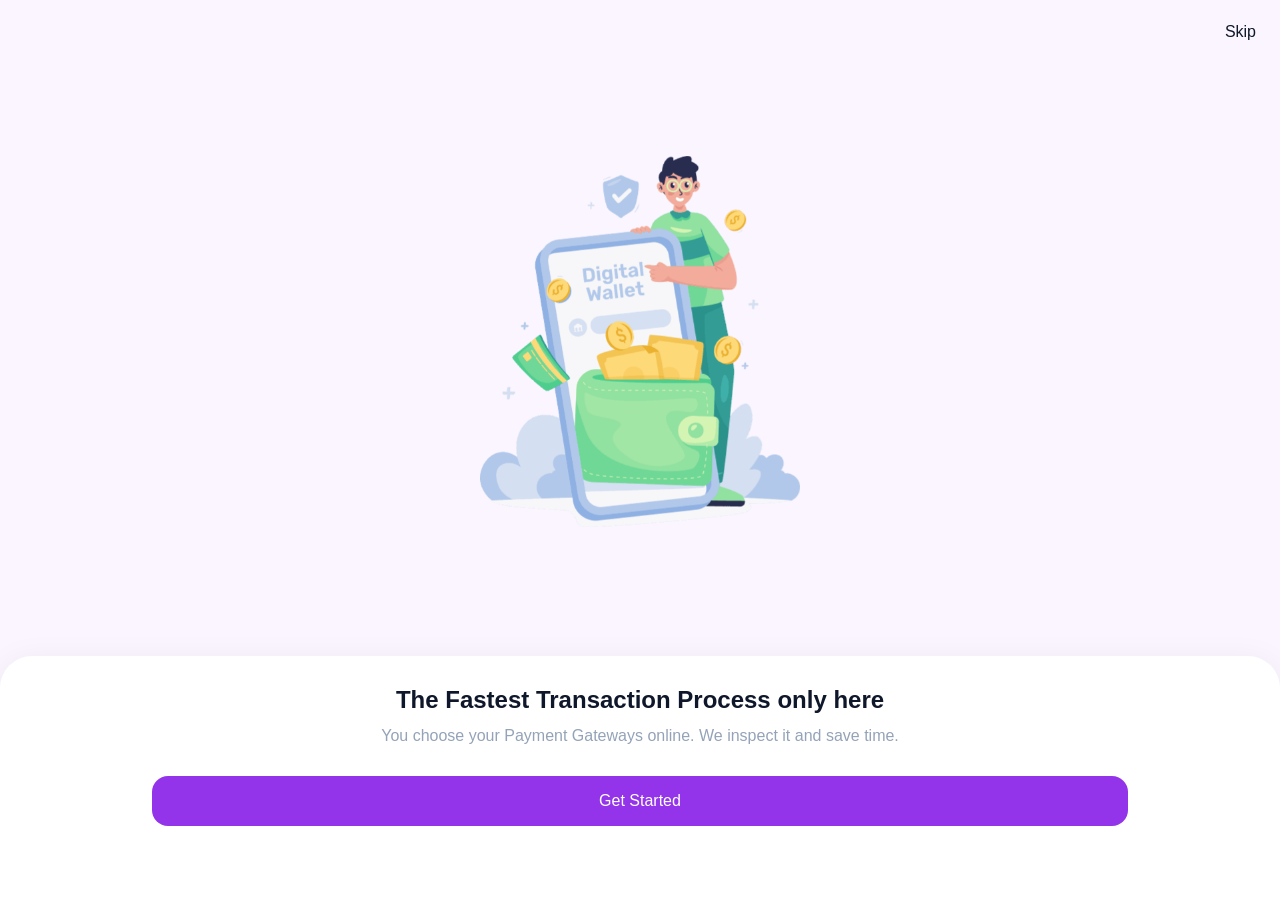
==== boarding.html @ e08cad8c "Add files via upload" ====
<!DOCTYPE html><html lang="en"><head>
	<meta charset="UTF-8">
	<meta name="viewport" content="width=device-width, initial-scale=1, maximum-scale=1, minimum-scale=1, viewport-fit=cover">

	<!-- font -->
	<link rel="stylesheet" href="css/fonts.css">
	<!-- Icons -->
	<link rel="stylesheet" href="css/style.css">
	<link rel="stylesheet" href="css/bootstrap.min.css">
	<link rel="stylesheet" href="css/swiper-bundle.min.css">
	<link rel="stylesheet" type="text/css" href="css/styles.css">


	<!-- Favicon and Touch Icons  -->
	<link rel="shortcut icon" href="images/40.png">
	<link rel="apple-touch-icon-precomposed" href="images/40.png">

	<title>PayQra</title>
</head>

<body class="body-boarding">
	<div class="wg-boarding">
		<div class="header-boarding">
			<div class="swiper-pagination line-tes"></div>
			<a href="login.html" class="skip-btn">Skip</a>
		</div>
		<div dir="ltr" class="tf-swiper2 swiper sw-boarding mb-35" data-preview="1" data-space-between="20">
			<div class="swiper-wrapper">
				<div class="swiper-slide">
					<div class="image-boarding">
						<img loading="lazy" alt="img" width="320" height="371" src="images/boarding1.png">
					</div>
				</div>
				<div class="swiper-slide">
					<div class="image-boarding">
						<img loading="lazy" alt="img" width="320" height="366" src="images/boarding2.png">
					</div>
				</div>
				<div class="swiper-slide">
					<div class="image-boarding">
						<img loading="lazy" alt="img" width="320" height="366" src="images/boarding3.png">
					</div>
				</div>
			</div>
		</div>
		<div class="content">
			<div class="tf-container">
				<h4 class="title fw-6">
					The Fastest Transaction Process only here
				</h4>
				<div class="desc">
					You choose your Payment Gateways online. We inspect it and save time.
				</div>
				<a href="login.html" class="tf-btn primary">Get Started</a>
			</div>
		</div>
	</div>

	<script type="text/javascript" src="js/jquery.min.js"></script>
	<script type="text/javascript" src="js/bootstrap.min.js"></script>
	<script type="text/javascript" src="js/count-down.js"></script>
	<script src="js/swiper-bundle.min.js"></script>
	<script src="js/carousel.js"></script>
	<script type="text/javascript" src="js/main.js"></script>



</body></html>
---- css/styles.css ----
/* ---------------------------------------------------------
    * Name: PayQra
    * Version: 1.0.1
    * Author: Themesflat
    * Author URI: http://themesflat.com 

	* Abstracts variable

    * Reset css styles

    * Settings

    * Components
        * button
        * carousel
        * chat
        * footer
        * form
        * header
        * modal
        * off-canvas
        * preloader
        * range-slider
        * rtl
        * spinner
        * switch
        * tabs

    * widget

/*--------- Abstracts variable ---------- */
:root {
  --primary-base: #121A26;
  --primary-base-300: #5D708C;
  --primary: #9333EA;
  --primary-50: #FAF5FF;
  --primary-100: #F3E8FF;
  --primary-200: #F3E8FF;
  --primary-300: #D8B4FE;
  --primary-400: #334359;
  --primary-400-2: #C084FC;
  --white: #fff;
  --success: #22C55E;
  --greyscale: #0F172A;
  --greyscale-50: #F8FAFC;
  --greyscale-100: #F1F5F9;
  --greyscale-200: #EEF2F6;
  --greyscale-300: #CBD5E1;
  --greyscale-400: #94A3B8;
  --greyscale-500: #64748B;
  --greyscale-600: #475569;
  --greyscale-700: #2A3646;
  --greyscale-800: #1B2537;
  --grey-2: #E0E0E0;
  --grey-4: #8F92A1;
  --grey-50: #F9FAFB;
  --grey-100: #F3F4F6;
  --grey-200: #E5E7EB;
  --grey-500: #6B7280;
  --slate-200: #E2E8F0;
  --primary-2: #194BFB;
  --line: #EBECEF;
  --line-2: #FFFFFF52;
  --bg: #581C87;
  --bg-2: #FFFFFF66;
  --bg-3: #001952;
  --bg-4: #FCFCFC;
  --bg-5: #FFFFFF1A;
  --bg-6: #6B21A8;
  --error: #FF4747;
  --secondary: #074FF7;
  --secondary-100: #E9F0FF;
  --orange: #FB923C;
  --camaron: #FF8092;
  --portage:#887EF9;
  --black: #000000;
  --amber:#FCD34D;
  --color-text: #B3BFD1;
  --color-icon: #28303F;
  --headline: #1C1E21;
  --headline-2: #111827;
  --color-title: #1F1F1F;
  --sub-paragraph: #718096;
  --warning: #FACC15;
  --paragraph: #393C41;
  --paragraph-2: #323B49;
}

/* ---------------------------------------------------------
    * Name: PayQra
    * Version: 1.0.1
    * Author: Themesflat
    * Author URI: http://themesflat.com 

	* Abstracts variable

    * Reset css styles

    * Settings

    * Components
        * button
        * carousel
        * chat
        * footer
        * form
        * header
        * modal
        * off-canvas
        * preloader
        * range-slider
        * rtl
        * spinner
        * switch
        * tabs

    * widget

/*--------- Abstracts variable ---------- */
html {
  -webkit-text-size-adjust: 100%;
  -ms-text-size-adjust: 100%;
}

::-webkit-scrollbar {
  display: none;
  -ms-overflow-style: none;
  scrollbar-width: none;
}

body {
  -webkit-font-smoothing: antialiased;
  -webkit-text-size-adjust: 100%;
  -ms-text-size-adjust: 100%;
}

a,
abbr,
acronym,
address,
applet,
article,
aside,
audio,
b,
big,
blockquote,
body,
caption,
canvas,
center,
cite,
code,
dd,
del,
details,
dfn,
dialog,
div,
dl,
dt,
em,
embed,
fieldset,
figcaption,
figure,
form,
footer,
header,
hgroup,
h1,
h2,
h3,
h4,
h5,
h6,
html,
i,
iframe,
img,
ins,
kbd,
label,
legend,
li,
mark,
menu,
nav,
object,
ol,
output,
p,
pre,
q,
ruby,
s,
samp,
section,
small,
span,
strike,
strong,
sub,
summary,
sup,
tt,
table,
tbody,
textarea,
tfoot,
thead,
time,
tr,
th,
td,
u,
ul,
var,
video {
  font-size: 100%;
  vertical-align: baseline;
  margin: 0;
  padding: 0;
  border: 0;
  outline: 0;
  background: transparent;
}

article,
aside,
details,
figcaption,
figure,
footer,
header,
hgroup,
menu,
nav,
section {
  display: block;
}

ol,
ul {
  list-style: none;
}

blockquote,
q {
  -webkit-hyphens: none;
  -moz-hyphens: none;
  -ms-hyphens: none;
  hyphens: none;
  quotes: none;
}

figure {
  margin: 0;
}

:focus {
  outline: 0;
}

table {
  border-collapse: collapse;
  border-spacing: 0;
}

img {
  border: 0;
  -ms-interpolation-mode: bicubic;
  vertical-align: middle;
}

legend {
  white-space: normal;
}

button,
input,
select,
textarea {
  font-size: 100%;
  margin: 0;
  max-width: 100%;
  vertical-align: baseline;
  -webkit-box-sizing: border-box;
  -moz-box-sizing: border-box;
  box-sizing: border-box;
}

button,
input {
  line-height: normal;
}

button,
input[type=button],
input[type=reset],
input[type=submit] {
  line-height: 1;
  cursor: pointer;
  /* Improves usability and consistency of cursor style between image-type 'input' and others */
  -webkit-appearance: button;
  /* Corrects inability to style clickable 'input' types in iOS */
  border: none;
}

input[type=checkbox],
input[type=radio] {
  padding: 0;
  /* Addresses excess padding in IE8/9 */
}

input[type=search] {
  -webkit-appearance: textfield;
  /* Addresses appearance set to searchfield in S5, Chrome */
}

input[type=search]::-webkit-search-decoration {
  /* Corrects inner padding displayed oddly in S5, Chrome on OSX */
  -webkit-appearance: none;
}

button::-moz-focus-inner,
input::-moz-focus-inner {
  /* Corrects inner padding and border displayed oddly in FF3/4 www.sitepen.com/blog/2008/05/14/the-devils-in-the-details-fixing-dojos-toolbar-buttons/ */
  border: 0;
  padding: 0;
}

*,
*:before,
*:after {
  -webkit-box-sizing: border-box;
  -moz-box-sizing: border-box;
  box-sizing: border-box;
}

/* Repeatable Patterns
  -------------------------------------------------------------- */
*,
*:before,
*:after {
  -webkit-box-sizing: border-box;
  -moz-box-sizing: border-box;
  box-sizing: border-box;
}

body {
  font-family: "DM Sans", sans-serif;
  font-size: 16px;
  line-height: 150%;
  font-weight: 400;
  background-color: var(--white);
  color: var(--greyscale);
  min-height: 100vh;
  min-height: -webkit-fill-available;
  width: 100%;
}

html {
  height: -webkit-fill-available;
}

a {
  text-decoration: none;
  outline: none;
  color: var(--greyscale);
  cursor: pointer;
  -webkit-transition: all 0.3s ease;
  -moz-transition: all 0.3s ease;
  -ms-transition: all 0.3s ease;
  -o-transition: all 0.3s ease;
  transition: all 0.3s ease;
}
a:hover, a:focus, a.active {
  text-decoration: none;
  outline: none;
  color: unset;
}

a[data-detector] {
  pointer-events: none;
  color: inherit;
  text-decoration: none;
}

ul,
ol {
  padding: 0;
}

img {
  width: 100%;
  height: auto;
}

b,
strong {
  font-weight: 900;
}

h1 {
  font-size: 48px;
  line-height: 100%;
}

h2 {
  font-size: 40px;
  line-height: 100%;
}

h3 {
  font-size: 32px;
  line-height: 100%;
}

h4 {
  font-size: 24px;
  line-height: 100%;
}

h5 {
  font-size: 20px;
  line-height: 100%;
}

h6 {
  font-size: 18px;
  line-height: 100%;
}

h1,
h2,
h3,
h4,
h5,
h6 {
  color: var(--greyscale);
  font-weight: 600;
}
h1 a,
h2 a,
h3 a,
h4 a,
h5 a,
h6 a {
  color: var(--greyscale);
}

h5 {
  font-weight: 600;
}

button {
  border: none;
}

button,
input[type=button],
input[type=reset],
input[type=submit] {
  width: 100%;
  padding: 12px 40px;
  font-size: 16px;
  font-weight: 600;
  line-height: 21px;
  background-color: var(--primary);
  border: 1px solid var(--primary);
  color: var(--white);
  border-radius: 8px;
  display: flex;
  align-items: center;
  justify-content: center;
  -webkit-transition: all 0.3s ease;
  -moz-transition: all 0.3s ease;
  -ms-transition: all 0.3s ease;
  -o-transition: all 0.3s ease;
  transition: all 0.3s ease;
}
button:hover,
input[type=button]:hover,
input[type=reset]:hover,
input[type=submit]:hover {
  color: var(--primary);
  background-color: var(--white);
  border-color: var(--white);
}

select,
textarea,
input[type=text],
input[type=password],
input[type=datetime],
input[type=datetime-local],
input[type=date],
input[type=month],
input[type=time],
input[type=week],
input[type=number],
input[type=email],
input[type=url],
input[type=search],
input[type=tel],
input[type=color] {
  font-family: "DM Sans", sans-serif;
  width: 100%;
  border: 1px solid transparent;
  font-size: 16px;
  font-weight: 400;
  line-height: 26px;
  padding: 12px 16px;
  border-radius: 16px;
  color: var(--greyscale);
  background-color: var(--greyscale-50);
}
select::placeholder,
textarea::placeholder,
input[type=text]::placeholder,
input[type=password]::placeholder,
input[type=datetime]::placeholder,
input[type=datetime-local]::placeholder,
input[type=date]::placeholder,
input[type=month]::placeholder,
input[type=time]::placeholder,
input[type=week]::placeholder,
input[type=number]::placeholder,
input[type=email]::placeholder,
input[type=url]::placeholder,
input[type=search]::placeholder,
input[type=tel]::placeholder,
input[type=color]::placeholder {
  color: var(--greyscale-400);
}

textarea:focus,
input[type=text]:focus,
input[type=password]:focus,
input[type=datetime]:focus,
input[type=datetime-local]:focus,
input[type=date]:focus,
input[type=month]:focus,
input[type=time]:focus,
input[type=week]:focus,
input[type=number]:focus,
input[type=email]:focus,
input[type=url]:focus,
input[type=tel]:focus,
input[type=color]:focus {
  -webkit-box-shadow: none;
  -moz-box-shadow: none;
  box-shadow: none;
  border-color: var(--primary);
}

textarea::placeholder,
input::placeholder {
  color: var(--secondary);
  font-size: 16px;
  font-weight: 400;
  line-height: 26px;
}

textarea,
input[type=text],
input[type=submit],
input[type=password],
input[type=datetime],
input[type=datetime-local],
input[type=date],
input[type=month],
input[type=time],
input[type=week],
input[type=number],
input[type=email],
input[type=url],
input[type=search],
input[type=tel],
input[type=color] {
  -webkit-appearance: none;
  text-shadow: none;
  -webkit-box-shadow: none;
  -moz-box-shadow: none;
  -o-box-shadow: none;
  box-shadow: none;
}

textarea {
  height: 160px;
  padding: 13px 12px;
}

label {
  font-size: 14px;
  font-weight: 400;
  line-height: 18px;
  color: var(--secondary);
}

select {
  -webkit-appearance: none;
  -moz-appearance: none;
  appearance: none;
  -ms-appearance: none;
}

.tf-container {
  max-width: 1024px;
  margin-left: auto;
  margin-right: auto;
  padding-left: 24px;
  padding-right: 24px;
  box-sizing: border-box;
}
.tf-container.v2 {
  padding-left: 20px;
  padding-right: 20px;
}

.mw-wrapper {
  max-width: 1024px;
  margin-left: auto;
  margin-right: auto;
}

.fs-8 {
  font-size: 8px !important;
}

.fs-10 {
  font-size: 10px !important;
}

.fs-12 {
  font-size: 12px !important;
}

.fs-16 {
  font-size: 16px !important;
}

.fs-20 {
  font-size: 20px !important;
}

.fs-24 {
  font-size: 24px !important;
}

.bg-primary {
  background-color: var(--primary) !important;
}

.text-primary {
  color: var(--primary) !important;
}

.text-white {
  color: var(--white) !important;
}

.text-xlarge {
  font-size: 18px;
  line-height: 140%;
}

.text-medium {
  font-size: 14px !important;
  line-height: 150% !important;
}

.text-small {
  font-size: 12px !important;
  line-height: 150% !important;
}

.text-extra-small {
  font-size: 10px;
  line-height: 150%;
}

.fw-3 {
  font-weight: 300;
}

.fw-4 {
  font-weight: 400 !important;
}

.fw-5 {
  font-weight: 500;
}

.fw-6 {
  font-weight: 600;
}

.fw-7 {
  font-weight: 700 !important;
}

.mt-16 {
  margin-top: 16px !important;
}

.mt-18 {
  margin-top: 18px !important;
}

.mt-20 {
  margin-top: 20px !important;
}

.mb-4 {
  margin-bottom: 4px !important;
}

.mb-6 {
  margin-bottom: 6px;
}

.mb-8 {
  margin-bottom: 8px;
}

.mb-12 {
  margin-bottom: 12px !important;
}

.mb-14 {
  margin-bottom: 14px !important;
}

.mb-16 {
  margin-bottom: 16px;
}

.mb-20 {
  margin-bottom: 20px !important;
}

.mb-22 {
  margin-bottom: 22px;
}

.mb-24 {
  margin-bottom: 24px !important;
}

.mb-25 {
  margin-bottom: 25px;
}

.mb-28 {
  margin-bottom: 28px;
}

.mb-29 {
  margin-bottom: 29px;
}

.mb-30 {
  margin-bottom: 30px !important;
}

.mb-35 {
  margin-bottom: 35px;
}

.mb-38 {
  margin-bottom: 38px;
}

.mb-40 {
  margin-bottom: 40px;
}

.mb-88 {
  margin-bottom: 88px;
}

.pt-8 {
  padding-top: 8px !important;
}

.pt-16 {
  padding-top: 16px !important;
}

.pt-20 {
  padding-top: 20px !important;
}

.pt-52 {
  padding-top: 52px;
}

.pt-56 {
  padding-top: 56px;
}

.pt-80 {
  padding-top: 80px !important;
}

.pb-20 {
  padding-bottom: 20px !important;
}

.pb-30 {
  padding-bottom: 30px !important;
}

.pb-63 {
  padding-bottom: 63px !important;
}

.pb-90 {
  padding-bottom: 90px !important;
}

.grid-2 {
  display: grid;
  grid-template-columns: 1fr 1fr;
}

.grid-3 {
  display: grid;
  grid-template-columns: 1fr 1fr 1fr;
}

.grid-4 {
  display: grid;
  grid-template-columns: repeat(4, 1fr);
}

.grid-5 {
  display: grid;
  grid-template-columns: repeat(5, 1fr);
  justify-content: space-between;
}

.gap-2 {
  gap: 2px !important;
}

.gap-4 {
  gap: 4px !important;
}

.gap-6 {
  gap: 6px !important;
}

.gap-8 {
  gap: 8px !important;
}

.gap-10 {
  gap: 10px;
}

.gap-14 {
  gap: 14px;
}

.gap-16 {
  gap: 16px;
}

.gap-12 {
  gap: 12px;
}

.gap-20 {
  gap: 20px;
}

.gap-32 {
  gap: 32px;
}

.rcg-12-16 {
  row-gap: 12px;
  column-gap: 16px;
}

.rg-16 {
  row-gap: 16px;
}

.cg-25 {
  column-gap: 25px;
}

.cg-8 {
  column-gap: 8px;
}

.rg-12 {
  row-gap: 12px;
}

.mh-full {
  min-height: 100vh;
}

.rolate-90 {
  transform: rotate(90deg);
}

.color-grayscale-500 {
  color: var(--greyscale-500);
}

.color-grayscale {
  color: var(--greyscale);
}

.color-grayscale-700 {
  color: var(--greyscale-700) !important;
}

.color-grayscale-400 {
  color: var(--greyscale-400) !important;
}

.color-paragraph-2 {
  color: var(--paragraph-2);
}

.color-headline-2 {
  color: var(--headline-2);
}

.color-white {
  color: var(--white);
}

.bg-color-bg {
  background-color: var(--bg);
}

.bg-3 {
  background-color: var(--bg-3);
}

.bg-4 {
  background-color: var(--bg-4);
}

.bg-greyscale {
  background-color: var(--greyscale);
}

.lh-36 {
  line-height: 36px !important;
}

/* ---------------------------------------------------------
    * Name: PayQra
    * Version: 1.0.1
    * Author: Themesflat
    * Author URI: http://themesflat.com 

	* Abstracts variable

    * Reset css styles

    * Settings

    * Components
        * button
        * carousel
        * chat
        * footer
        * form
        * header
        * modal
        * off-canvas
        * preloader
        * range-slider
        * rtl
        * spinner
        * switch
        * tabs

    * widget

/*--------- Abstracts variable ---------- */
.header .header-content {
  display: -webkit-box;
  display: -moz-box;
  display: -ms-flexbox;
  display: -webkit-flex;
  display: flex;
  justify-content: space-between;
  align-items: center;
  height: 56px;
}
.header .header-content a {
  height: 24px;
  width: 24px;
  display: flex;
  align-items: center;
  justify-content: center;
}
.header .header-content a i {
  font-size: 12px;
  color: var(--greyscale);
}
.header.style-dark {
  background-color: var(--greyscale);
}
.header.style-dark a i {
  color: var(--white);
}

.header-2 {
  margin-bottom: 19px;
}
.header-2 .header-content {
  position: relative;
  text-align: center;
  padding-top: 13px;
  padding-bottom: 13px;
  height: 56px;
  display: flex;
  align-items: center;
  justify-content: center;
}
.header-2 .tf-btn-arrow {
  position: absolute;
  left: 0;
  top: 50%;
  transform: translateY(-50%);
  height: 24px;
  display: flex;
  align-items: center;
  justify-content: center;
}
.header-2 .tf-btn-arrow i {
  font-size: 12px;
}
.header-2 .btn-right,
.header-2 .nav-add {
  position: absolute;
  right: 0;
  top: 50%;
  transform: translateY(-50%);
  display: flex;
  align-items: center;
  justify-content: center;
}
.header-2 .btn-right i,
.header-2 .nav-add i {
  color: var(--color-icon);
}
.header-2 .btn-right .icon-home,
.header-2 .nav-add .icon-home {
  font-size: 20px;
}
.header-2.style-bg-1 {
  background-color: var(--bg);
}
.header-2.style-bg-1 i,
.header-2.style-bg-1 .title {
  color: var(--white);
}
.header-2 .nav-dot i {
  color: #28303F;
}
.header-2.style-dark {
  background-color: var(--greyscale);
}
.header-2.style-dark .title {
  color: var(--white) !important;
}
.header-2.style-dark i {
  color: var(--white) !important;
}
.header-2.bg-primary-100 {
  background-color: var(--primary-100);
  box-shadow: unset;
}

.header-v3 .right {
  display: -webkit-box;
  display: -moz-box;
  display: -ms-flexbox;
  display: -webkit-flex;
  display: flex;
  gap: 8px;
}
.header-v3 .right a {
  width: 44px;
  height: 44px;
  border: 1px solid rgba(255, 255, 255, 0.1607843137);
  display: flex;
  align-items: center;
  justify-content: center;
  border-radius: 50%;
  position: relative;
}
.header-v3 .right a span {
  width: 6px;
  height: 6px;
  border-radius: 50%;
  background-color: var(--error);
  position: absolute;
  top: 12px;
  right: 12px;
  border: 1.5px solid #001952;
}
.header-v3 .right i {
  color: var(--white);
}
.header-v3 .right .icon-notification-ringing {
  font-size: 20px;
}

.header-fix {
  position: fixed;
  top: 0;
  width: 100%;
  background-color: var(--white);
  z-index: 999;
  box-shadow: 2px 4px 36px 0px rgba(0, 0, 0, 0.0588235294);
}

.header-mess {
  padding-top: 11px;
  padding-bottom: 13px;
  box-shadow: 0px 8px 12px 0px rgba(100, 116, 139, 0.0196078431);
}
.header-mess .tf-btn-arrow {
  width: 24px;
  height: 24px;
  display: flex;
  align-items: center;
  justify-content: center;
}
.header-mess .tf-btn-arrow i {
  font-size: 12px;
  color: var(--greyscale-700);
}
.header-mess .nav-dot {
  width: 24px;
  height: 24px;
  display: flex;
  align-items: center;
  justify-content: center;
}
.header-mess .nav-dot i {
  font-size: 18px;
  color: var(--greyscale-700);
}

/* ---------------------------------------------------------
    * Name: PayQra
    * Version: 1.0.1
    * Author: Themesflat
    * Author URI: http://themesflat.com 

	* Abstracts variable

    * Reset css styles

    * Settings

    * Components
        * button
        * carousel
        * chat
        * footer
        * form
        * header
        * modal
        * off-canvas
        * preloader
        * range-slider
        * rtl
        * spinner
        * switch
        * tabs

    * widget

/*--------- Abstracts variable ---------- */
.wg-tab .tab-product {
  display: flex;
  justify-content: space-between;
  position: relative;
}
.wg-tab .nav-tab-item {
  width: 100%;
}
.wg-tab .nav-tab-item.active-bg-primary a {
  display: inline-block;
  width: 100%;
}
.wg-tab.style-2 .tab-product {
  overflow: auto;
}
.wg-tab.style-2 .tab-slide {
  border-radius: 4px;
}
.wg-tab.style-2 .item-slide-effect {
  border-radius: 4px;
}
.wg-tab.style-2 .nav-tab-item a {
  padding: 5px 20px;
  border-radius: 4px;
}

.tab-content {
  position: relative;
}
.tab-content .tab-pane {
  display: none;
  pointer-events: none;
  position: absolute;
  z-index: 1;
  top: 0;
  left: 0;
  right: 0;
}
.tab-content .tab-pane.active {
  display: block;
  pointer-events: auto;
  z-index: 2;
  position: relative;
}

.tab-slide {
  position: relative;
  background-color: var(--primary-50);
  padding: 4px;
  border-radius: 999px;
}
.tab-slide .nav-link {
  padding-top: 10px;
  padding-bottom: 10px;
  text-align: center;
  border-radius: 999px;
  color: var(--black);
  position: relative;
  z-index: 2;
}
.tab-slide.bg-color-greyscale-50 {
  background-color: var(--greyscale-50);
}
.tab-slide.bg-color-greyscale-50 .nav-link {
  color: var(--primary-400);
  z-index: 2;
}
.tab-slide.bg-color-greyscale-50 .nav-link.active {
  color: var(--white);
}
.tab-slide.bg-color-greyscale-50 .item-slide-effect {
  background-color: var(--primary);
}

.item-slide-effect {
  position: absolute;
  height: 100%;
  background-color: var(--white);
  border-radius: 999px;
  -webkit-transition: all 0.5s;
  -ms-transition: all 0.5s;
  transition: all 0.5s;
}

/* ---------------------------------------------------------
    * Name: PayQra
    * Version: 1.0.1
    * Author: Themesflat
    * Author URI: http://themesflat.com 

	* Abstracts variable

    * Reset css styles

    * Settings

    * Components
        * button
        * carousel
        * chat
        * footer
        * form
        * header
        * modal
        * off-canvas
        * preloader
        * range-slider
        * rtl
        * spinner
        * switch
        * tabs

    * widget

/*--------- Abstracts variable ---------- */
.tf-btn {
  font-size: 16px;
  font-weight: 500;
  line-height: 100%;
  border-radius: 16px;
  width: 100%;
  padding: 16px;
  display: flex;
  align-items: center;
  justify-content: center;
  text-align: center;
  border: 1px solid transparent;
}
.tf-btn.primary {
  background-color: var(--primary);
  color: var(--white);
}
.tf-btn.primary:hover {
  background-color: transparent;
  color: var(--primary);
  border-color: var(--primary);
}
.tf-btn.white {
  background-color: var(--white);
  color: var(--primary);
}
.tf-btn.white:hover {
  background-color: transparent;
  color: var(--white);
  border-color: var(--white);
}
.tf-btn.style-border {
  background-color: transparent;
  border-color: var(--greyscale-200);
}
.tf-btn.style-border.border-primary-100 {
  border-color: var(--primary-100) !important;
  color: var(--primary);
}
.tf-btn.style-border.border-primary {
  border-color: var(--primary) !important;
  color: var(--primary);
}
.tf-btn.style-border.border-greyscale {
  border-color: var(--greyscale) !important;
  color: var(--greyscale);
}
.tf-btn.primary-100 {
  background-color: var(--primary-100);
  color: var(--primary);
}
.tf-btn.primary-100 span {
  color: var(--primary);
}
.tf-btn.greyscale-50 {
  background-color: var(--greyscale-50);
  color: var(--greyscale);
}
.tf-btn.greyscale-50 span {
  color: var(--greyscale);
}
.tf-btn.greyscale-100 {
  background-color: var(--greyscale-100);
  color: var(--greyscale);
}
.tf-btn.greyscale-100 span {
  color: var(--greyscale);
}
.tf-btn.style-2 {
  border-radius: 999px;
  padding-top: 13.5px;
  padding-bottom: 13.5px;
}
.tf-btn.style-3 {
  border-radius: 999px;
}
.tf-btn.greyscale {
  background-color: var(--greyscale);
  color: var(--white);
}
.tf-btn.greyscale span {
  color: var(--white);
}
.tf-btn.border-greyscale-300 {
  border-color: var(--greyscale-300);
  color: var(--greyscale-700);
}
.tf-btn.border-greyscale-300 span {
  color: var(--greyscale-700);
}

.tf-btn-icon {
  display: inline-block;
  width: 56px;
  height: 56px;
  border-radius: 50%;
  background-color: var(--bg-2);
  backdrop-filter: blur(100px);
  display: flex;
  align-items: center;
  justify-content: center;
}
.tf-btn-icon i {
  font-size: 24px;
  color: var(--white);
}
.tf-btn-icon.v2 {
  background-color: var(--primary);
  width: 80px;
  height: 80px;
}
.tf-btn-icon.v2 i {
  font-size: 32px;
}
.tf-btn-icon.v3 {
  width: auto;
  height: auto;
  display: -webkit-box;
  display: -moz-box;
  display: -ms-flexbox;
  display: -webkit-flex;
  display: flex;
  align-items: center;
  gap: 8px;
  background-color: transparent;
}
.tf-btn-icon.v3 i {
  font-size: 18px;
  color: var(--greyscale-400);
}

.btn-my-report {
  display: -webkit-box;
  display: -moz-box;
  display: -ms-flexbox;
  display: -webkit-flex;
  display: flex;
  align-items: center;
  gap: 19px;
}
.btn-my-report .icon {
  width: 28px;
  height: 28px;
  display: flex;
  align-items: center;
  justify-content: center;
  border-radius: 50%;
  background-color: var(--white);
}
.btn-my-report .icon i {
  color: var(--primary-400);
  font-size: 12px;
  padding-left: 2px;
}

.btn-start {
  position: relative;
  background-clip: padding-box;
  background-color: var(--primary-50);
  border-radius: 999px;
  height: 48px;
  display: flex;
  align-items: center;
  justify-content: center;
}
.btn-start .swipe-text {
  color: var(--greyscale);
}

.btn-swipe {
  transition: width 0.3s, border-radius 0.3s, height 0.3s;
  position: absolute;
  left: 0;
  width: 64px;
  height: 48px;
  border-radius: 999px;
  background-color: var(--primary);
  display: flex;
  align-items: center;
  justify-content: center;
}
.btn-swipe i {
  color: var(--white);
}

.tf-btn-arrow-2 {
  display: -webkit-box;
  display: -moz-box;
  display: -ms-flexbox;
  display: -webkit-flex;
  display: flex;
  align-items: center;
  gap: 4px;
  color: var(--headline-2);
}
.tf-btn-arrow-2 i {
  color: var(--headline-2);
}

.tf-btn-add-ticket {
  display: flex;
  align-items: center;
  justify-content: center;
  width: 56px;
  height: 56px;
  background-color: var(--primary);
  border-radius: 50%;
  box-shadow: 4px 8px 32px 0px rgba(192, 0, 45, 0.2);
}
.tf-btn-add-ticket i {
  color: var(--white);
}

.btn-ticket {
  display: -webkit-box;
  display: -moz-box;
  display: -ms-flexbox;
  display: -webkit-flex;
  display: flex;
  align-items: center;
  padding: 8px 10px;
  gap: 8px;
  background-color: var(--white);
  box-shadow: 4px 4px 40px 0px rgba(0, 0, 0, 0.0588235294);
  border-radius: 12px;
}

.btn-login-app {
  position: relative;
}
.btn-login-app .icon {
  display: block;
  position: absolute;
  top: 50%;
  transform: translateY(-50%);
  left: 20px;
}
.btn-login-app .icon i {
  font-size: 27px;
}
.btn-login-app.style-dark {
  background-color: var(--greyscale-800);
  color: var(--white);
}
.btn-login-app.style-dark .icon i {
  color: var(--white);
}

.tf-btn-arrow-3 {
  display: -webkit-box;
  display: -moz-box;
  display: -ms-flexbox;
  display: -webkit-flex;
  display: flex;
  align-items: center;
  gap: 4px;
}
.tf-btn-arrow-3 .icon-direction-right {
  width: 20px;
  height: 20px;
  display: flex;
  align-items: center;
  justify-content: center;
}

.menu-btn {
  position: fixed;
  top: 50%;
  left: -26px;
  z-index: 9;
  width: 40px;
  height: 40px;
}
.menu-btn::before {
  content: "";
  position: absolute;
  top: 0;
  left: 0;
  width: 100%;
  height: 100%;
  transform: rotate(45deg);
  border-radius: 8px;
  background-color: var(--primary);
}
.menu-btn i {
  color: var(--white);
  position: absolute;
  z-index: 2;
  top: 50%;
  right: 3px;
  transform: translateY(-50%);
  font-size: 13px;
}

.fixed-bottom-btn {
  position: fixed;
  bottom: 0;
  left: 0;
  right: 0;
  padding-top: 20px;
  padding-bottom: 20px;
  background-color: var(--white);
  z-index: 9;
}
.fixed-bottom-btn.y-20 {
  left: 20px;
  right: 20px;
}
.fixed-bottom-btn.no-bg {
  background-color: transparent;
}

/* ---------------------------------------------------------
    * Name: PayQra
    * Version: 1.0.1
    * Author: Themesflat
    * Author URI: http://themesflat.com 

	* Abstracts variable

    * Reset css styles

    * Settings

    * Components
        * button
        * carousel
        * chat
        * footer
        * form
        * header
        * modal
        * off-canvas
        * preloader
        * range-slider
        * rtl
        * spinner
        * switch
        * tabs

    * widget

/*--------- Abstracts variable ---------- */
.show-pass {
  position: absolute;
  right: 16px;
  top: 50%;
  transform: translateY(-50%);
  cursor: pointer;
}
.show-pass .icon-view {
  display: none;
}
.show-pass span {
  font-size: 14px;
  color: var(--greyscale-400);
  font-family: "icomoon";
}
.show-pass .icon-eye {
  display: none;
}
.show-pass .icon-eye-off {
  display: inline-block;
}
.show-pass.active .icon-eye {
  display: inline-block;
}
.show-pass.active .icon-eye-off {
  display: none;
}

.icon-absolute {
  position: relative;
}
.icon-absolute input {
  padding-left: 48px;
  padding-right: 48px;
}
.icon-absolute i {
  position: absolute;
  left: 16px;
  top: 50%;
  transform: translateY(-50%);
  color: var(--greyscale);
  font-size: 20px;
}
.icon-absolute .icon-mail {
  font-size: 17px;
}
.icon-absolute.input-dark i {
  color: var(--white);
}

.from-login {
  padding-top: 56px;
  padding-bottom: 70px;
}
.from-login .top-from {
  text-align: center;
  margin-bottom: 32px;
}
.from-login .top-from .title {
  margin-bottom: 8px;
}
.from-login .top-from .sub-title {
  color: var(--greyscale-500);
}
.from-login .middle-from {
  margin-bottom: 74px;
}
.from-login .middle-from a {
  color: var(--primary);
  font-weight: 500;
}
.from-login .btn-login-app {
  position: relative;
}
.from-login .btn-login-app .icon {
  position: absolute;
  top: 50%;
  transform: translateY(-50%);
  left: 20px;
}
.from-login .btn-login-app .icon i {
  font-size: 20px;
}
.from-login .text-bottom {
  text-align: center;
}
.from-login .text-bottom a {
  color: var(--primary);
  font-weight: 500;
}
.from-login.sign-up .middle-from {
  margin-bottom: 36px;
}

.tf-field {
  position: relative;
}
.tf-field .tf-input {
  padding-top: 23px;
  padding-bottom: 5px;
  height: 48px;
}
.tf-field .tf-input:not(:placeholder-shown) ~ .tf-field-label, .tf-field .tf-input:focus ~ .tf-field-label {
  border-radius: 3px;
  font-size: 12px;
  line-height: 100%;
  top: 14px;
}
.tf-field .tf-input:not(:placeholder-shown) ~ .show-pass span, .tf-field .tf-input:focus ~ .show-pass span {
  color: var(--greyscale);
}
.tf-field .tf-input::placeholder {
  color: transparent;
}
.tf-field .tf-field-label {
  position: absolute;
  top: 50%;
  transform: translateY(-50%);
  left: 48px;
  transition: all 0.1s ease;
  cursor: text;
  font-size: 16px;
  line-height: 100%;
  color: var(--greyscale-400);
  font-family: "DM Sans", sans-serif;
}
.tf-field.input-dark .tf-field-label {
  color: var(--greyscale-500);
}
.tf-field.input-dark .tf-input:not(:placeholder-shown) ~ .show-pass span, .tf-field.input-dark .tf-input:focus ~ .show-pass span {
  color: var(--white);
}

.digit-group {
  display: flex;
  justify-content: center;
  gap: 12px;
}
.digit-group input {
  max-width: 56px;
  width: 100%;
  height: 48px;
  padding: 8px;
  text-align: center;
  font-size: 24px;
  font-weight: 600;
  line-height: 100%;
}

.from-verification-forgot {
  text-align: center;
}
.from-verification-forgot .title {
  margin-bottom: 8px;
}
.from-verification-forgot .sub-title {
  color: var(--greyscale-500);
  margin-bottom: 34px;
}
.from-verification-forgot .digit-group {
  margin-bottom: 100px;
}
.from-verification-forgot.from-forgot .sub-title {
  margin-bottom: 39px;
}
.from-verification-forgot.from-forgot fieldset {
  margin-bottom: 100px;
}

.list-check li {
  display: -webkit-box;
  display: -moz-box;
  display: -ms-flexbox;
  display: -webkit-flex;
  display: flex;
  align-items: center;
  gap: 8px;
}
.list-check li i {
  color: var(--greyscale-400);
  font-size: 17px;
}
.list-check li span {
  color: var(--greyscale-400);
}
.list-check li.active i,
.list-check li.active span {
  color: var(--success);
}

.tf-check-rounded {
  position: relative;
  border: 1px solid var(--line);
  border-radius: 50%;
  background: none;
  cursor: pointer;
  outline: 0;
  height: 20px !important;
  width: 20px;
  display: flex;
  align-items: center;
  justify-content: center;
  -webkit-appearance: none;
}
.tf-check-rounded::before {
  content: "\e90c";
  position: absolute;
  font-size: 10px;
  opacity: 0;
  font-family: "icomoon";
}
.tf-check-rounded:checked {
  border-color: var(--white);
  background-color: var(--white);
}
.tf-check-rounded:checked::before {
  opacity: 1;
}
.tf-check-rounded.style-primary:checked {
  border-color: var(--primary);
  background-color: var(--primary);
}
.tf-check-rounded.style-primary:checked::before {
  opacity: 1;
  color: var(--white);
}
.tf-check-rounded.style-border-greyscale-200 {
  border-color: var(--greyscale-200);
  background-color: var(--white);
}
.tf-check-rounded.style-border-greyscale-200:checked {
  border-color: var(--primary);
  background-color: var(--primary);
}
.tf-check-rounded.style-border-greyscale-200:checked::before {
  opacity: 1;
  color: var(--white);
}
.tf-check-rounded.style-border-2 {
  border-color: var(--greyscale-200);
}
.tf-check-rounded.style-border-2::before {
  display: none;
}
.tf-check-rounded.style-border-2::after {
  content: "";
  width: 13.3333330154px;
  height: 13.3333330154px;
  border-radius: 50%;
  position: absolute;
  left: 50%;
  top: 50%;
  transform: translate(-50%, -50%);
  background-color: var(--primary);
  z-index: 2;
  opacity: 0;
}
.tf-check-rounded.style-border-2:checked {
  border-color: var(--primary);
  background-color: transparent;
}
.tf-check-rounded.style-border-2:checked::after {
  opacity: 1;
}
.tf-check-rounded.style-checked-white:checked {
  border-color: var(--primary-300);
  background-color: transparent;
}
.tf-check-rounded.style-checked-white:checked::before {
  opacity: 1;
  color: var(--white);
}
.tf-check-rounded.style-dark {
  background-color: var(--greyscale);
  border-color: var(--greyscale-700);
}

.proof-item {
  position: relative;
  cursor: pointer;
}
.proof-item label {
  padding: 16px;
  background-color: var(--grey-50);
  border: 1px solid var(--grey-100);
  border-radius: 12px;
  -webkit-transition: all 0.3s ease;
  -moz-transition: all 0.3s ease;
  -ms-transition: all 0.3s ease;
  -o-transition: all 0.3s ease;
  transition: all 0.3s ease;
  width: 100%;
  display: -webkit-box;
  display: -moz-box;
  display: -ms-flexbox;
  display: -webkit-flex;
  display: flex;
  align-items: center;
  gap: 16px;
  cursor: pointer;
}
.proof-item img {
  width: 100%;
  height: auto;
  object-fit: cover;
  border-radius: 50%;
  max-width: 40px;
  -webkit-transition: all 0.3s ease;
  -moz-transition: all 0.3s ease;
  -ms-transition: all 0.3s ease;
  -o-transition: all 0.3s ease;
  transition: all 0.3s ease;
}
.proof-item .img-hover {
  position: absolute;
  top: 16px;
  left: 16px;
  opacity: 0;
  -webkit-transition: all 0.3s ease;
  -moz-transition: all 0.3s ease;
  -ms-transition: all 0.3s ease;
  -o-transition: all 0.3s ease;
  transition: all 0.3s ease;
}
.proof-item .text {
  color: var(--greyscale);
  font-weight: 500;
  -webkit-transition: all 0.3s ease;
  -moz-transition: all 0.3s ease;
  -ms-transition: all 0.3s ease;
  -o-transition: all 0.3s ease;
  transition: all 0.3s ease;
}
.proof-item .tf-check-rounded {
  position: absolute;
  top: 50%;
  right: 16px;
  transform: translateY(-50%);
}
.proof-item .tf-check-rounded:checked + label {
  background-color: var(--primary);
}
.proof-item .tf-check-rounded:checked + label img {
  opacity: 0;
}
.proof-item .tf-check-rounded:checked + label .img-hover {
  opacity: 1;
}
.proof-item .tf-check-rounded:checked + label .text {
  color: var(--white);
}
.proof-item.style-2 label {
  background-color: var(--primary-50);
  border-color: transparent;
  gap: 14px;
  padding: 20px;
}
.proof-item.style-2 i {
  width: 44px;
  height: 44px;
  background-color: var(--primary-200);
  display: flex;
  align-items: center;
  justify-content: center;
  border-radius: 8px;
  font-size: 24px;
  color: var(--primary);
}
.proof-item.style-2 .text {
  font-size: 20px;
  color: var(--black);
}
.proof-item.style-2 .tf-check-rounded {
  border-color: transparent;
}
.proof-item.style-2 .tf-check-rounded:checked + label {
  background-color: var(--primary-50);
}
.proof-item.style-2 .tf-check-rounded:checked + label .image .img-hover {
  opacity: 1;
}
.proof-item.style-2 .tf-check-rounded:checked + label .text {
  color: var(--black);
}
.proof-item.style-2 a {
  position: absolute;
  top: 0;
  left: 0;
  width: 100%;
  height: 100%;
}
.proof-item.style-payment-card label {
  background-color: var(--greyscale-50);
  border-color: var(--greyscale-100);
  display: -webkit-box;
  display: -moz-box;
  display: -ms-flexbox;
  display: -webkit-flex;
  display: flex;
  align-items: center;
  gap: 16px;
}
.proof-item.style-payment-card i {
  width: 32px;
  height: 32px;
  background-color: transparent;
  display: flex;
  align-items: center;
  justify-content: center;
  color: var(--greyscale-400);
  font-size: 24px;
}
.proof-item.style-payment-card .tf-check-rounded:checked + label {
  background-color: var(--greyscale-50);
  border-color: var(--greyscale-100);
}
.proof-item.style-payment-card .tf-check-rounded:checked + label .text {
  color: var(--greyscale);
}

.cols {
  display: -webkit-box;
  display: -moz-box;
  display: -ms-flexbox;
  display: -webkit-flex;
  display: flex;
  align-items: center;
}
.cols .item {
  width: 100%;
}

.form-add-card fieldset label {
  margin-bottom: 6px;
  color: var(--greyscale);
}

input.style-border {
  background-color: var(--greyscale-50);
  border-color: var(--greyscale-100);
}
input.border-slate-200 {
  border-color: var(--slate-200);
}

.input-search {
  position: relative;
}
.input-search i {
  color: var(--greyscale);
  font-size: 22px;
  position: absolute;
  top: 50%;
  transform: translateY(-50%);
  left: 16px;
}
.input-search .fillter-btn {
  position: absolute;
  top: 54%;
  transform: translateY(-50%);
  right: 16px;
}
.input-search .fillter-btn i {
  position: unset;
}
.input-search input {
  padding-left: 50px;
  padding-right: 50px;
  color: var(--greyscale) !important;
}
.input-search.color-icon-greyscale-400 i {
  color: var(--greyscale-400);
}
.input-search.color-icon-greyscale-400 input {
  color: var(--greyscale-400);
}
.input-search.color-icon-greyscale-400 input::placeholder {
  color: var(--greyscale-400);
}
.input-search.color-icon-sub-paragraph i {
  color: var(--sub-paragraph);
}
.input-search.color-icon-sub-paragraph input {
  color: var(--sub-paragraph);
}
.input-search.color-icon-sub-paragraph input::placeholder {
  color: var(--sub-paragraph);
}
.input-search.style-2 {
  width: 100%;
}
.input-search.style-2 input {
  padding: 12px 50px 12px 16px;
}
.input-search.style-2 i {
  position: unset;
  transform: unset;
}
.input-search.style-2 .tf-btn-search {
  position: absolute;
  top: 50%;
  right: 16px;
  transform: translateY(-50%);
  font-size: 20px;
  font-family: "icomoon";
}
.input-search.style-2 .tf-btn-search i {
  color: var(--greyscale);
}
.input-search.style-2 .tf-btn-delect-search {
  position: absolute;
  width: 20px;
  height: 20px;
  border-radius: 50%;
  background-color: var(--greyscale-300);
  top: 50%;
  right: 16px;
  transform: translateY(-50%);
  display: flex;
  align-items: center;
  justify-content: center;
  opacity: 0;
  visibility: hidden;
}
.input-search.style-2 .tf-btn-delect-search i {
  font-size: 10px;
  color: var(--white);
}
.input-search.style-dark i {
  color: var(--greyscale-500);
}
.input-search.style-dark input {
  background-color: var(--greyscale);
  color: var(--white) !important;
}
.input-search.style-dark input::placeholder {
  color: var(--greyscale-500);
}
.input-search.style-dark.style-2 .tf-btn-search i {
  color: var(--white);
}
.input-search.style-dark.style-2 .tf-btn-delect-search {
  background-color: var(--greyscale-700);
}

.clear-ip:focus ~ .tf-btn-search {
  opacity: 0;
  visibility: hidden;
}

.clear-ip:focus ~ .tf-btn-delect-search {
  opacity: 1 !important;
  visibility: visible !important;
}

.clear-ip:valid ~ .tf-btn-search {
  opacity: 0;
  visibility: hidden;
}

.clear-ip:valid ~ .tf-btn-delect-search {
  opacity: 1 !important;
  visibility: visible !important;
}

.textarea-optional {
  position: relative;
}
.textarea-optional textarea {
  height: 75px;
  background-color: var(--greyscale-50);
  color: var(--paragraph);
  padding: 13px 30px 13px 12px;
}
.textarea-optional textarea::placeholder {
  color: var(--paragraph);
}
.textarea-optional .icon {
  position: absolute;
  bottom: 10px;
  right: 10px;
}
.textarea-optional .icon i {
  color: var(--color-icon);
  font-size: 20px;
}

.form-payment label {
  color: var(--greyscale);
  margin-bottom: 8px;
}
.form-payment input {
  height: 52px;
  color: var(--greyscale);
}
.form-payment input::placeholder {
  color: var(--greyscale-600);
}
.form-payment .icon-absolute i {
  color: #CBD5E1;
}
.form-payment p {
  color: var(--greyscale);
}
.form-payment p a {
  color: var(--primary);
}

.form-edit-profile fieldset label {
  margin-bottom: 6px;
  color: var(--greyscale-700);
}
.form-edit-profile fieldset input {
  font-size: 14px;
  color: var(--greyscale-700);
  padding: 14px;
  border-radius: 12px;
  border-color: var(--greyscale-200);
}
.form-edit-profile fieldset input::placeholder {
  color: var(--greyscale-600);
  font-size: 14px;
}
.form-edit-profile .cols fieldset {
  max-width: 50%;
  width: 100%;
}

.group-input {
  display: -webkit-box;
  display: -moz-box;
  display: -ms-flexbox;
  display: -webkit-flex;
  display: flex;
  height: 100%;
}
.group-input .inner-group-ip {
  background-color: var(--greyscale-50);
  border: 1px solid var(--greyscale-200);
  border-right: 0px;
  padding: 10px;
  display: flex;
  align-items: center;
  justify-content: center;
  border-radius: 12px 0 0 12px !important;
}
.group-input input {
  border-radius: 0 12px 12px 0 !important;
}

.form-new-ticket .input-file-img {
  position: relative;
}
.form-new-ticket .input-file-img .file-input {
  position: absolute;
  width: 100%;
  height: 100%;
  top: 0;
  left: 0;
  opacity: 0;
}

.input-dark input {
  background-color: var(--greyscale);
  color: var(--greyscale-50);
}
.input-dark input::placeholder {
  color: var(--greyscale-500);
}

.textarea-dark textarea {
  background-color: var(--greyscale);
  color: var(--greyscale-50);
}
.textarea-dark textarea::placeholder {
  color: var(--greyscale-500);
}

.box-auth-pass.input-dark .show-pass span {
  color: var(--greyscale-500);
}

.accent-box {
  padding: 24px 16px;
  background-color: var(--white);
  box-shadow: 2px 4px 32px 0px rgba(124, 123, 123, 0.1019607843);
  border-radius: 10px;
}
.accent-box fieldset label {
  margin-bottom: 6px;
  color: var(--greyscale-600);
}
.accent-box fieldset input {
  font-size: 24px;
  font-weight: 700;
  height: 36px;
  color: var(--greyscale);
  background-color: var(--white);
  border-radius: 0;
}
.accent-box fieldset input:focus {
  border-color: transparent;
}
.accent-box .box-input-field {
  position: relative;
}
.accent-box .box-input-field::before {
  content: "$";
  font-size: 24px;
  font-weight: 700;
  position: absolute;
  left: 2px;
  top: 52%;
  transform: translateY(-50%);
}

/* ---------------------------------------------------------
    * Name: PayQra
    * Version: 1.0.1
    * Author: Themesflat
    * Author URI: http://themesflat.com 

	* Abstracts variable

    * Reset css styles

    * Settings

    * Components
        * button
        * carousel
        * chat
        * footer
        * form
        * header
        * modal
        * off-canvas
        * preloader
        * range-slider
        * rtl
        * spinner
        * switch
        * tabs

    * widget

/*--------- Abstracts variable ---------- */
.footer {
  background: #fff;
}
.footer.fixed {
  position: fixed;
  bottom: 0;
  width: 100%;
}

.menubar-footer {
  padding: 8px 0 22px;
  position: relative;
  background-color: var(--white);
}
.menubar-footer .image-bg {
  position: absolute;
  bottom: 0;
  left: 0;
  width: 100%;
  height: 100%;
}
.menubar-footer .image-bg img {
  width: 100%;
  height: 100%;
  object-fit: cover;
  box-shadow: 0px -4px 80px 0px rgba(2, 41, 100, 0.0784313725);
}
.menubar-footer .inner-bar {
  display: -webkit-box;
  display: -moz-box;
  display: -ms-flexbox;
  display: -webkit-flex;
  display: flex;
  width: 100%;
  align-items: center;
  justify-content: center;
}
.menubar-footer .middle {
  margin-top: -41px;
}

.inner-bar-item {
  display: flex;
  align-items: center;
  justify-content: center;
  flex-direction: column;
  gap: 3px;
  width: 100%;
}
.inner-bar-item i {
  color: var(--color-text);
  font-size: 24px;
}
.inner-bar-item span {
  color: var(--color-text);
}
.inner-bar-item.active i {
  color: var(--primary);
}
.inner-bar-item.active span {
  color: var(--primary);
}
.inner-bar-item.v2 {
  width: 56px;
  height: 56px;
  border-radius: 50%;
  background-color: var(--primary-base);
  position: relative;
}
.inner-bar-item.v2 i {
  color: var(--white);
}

.footer-fixed {
  position: fixed;
  bottom: 0;
  left: 0;
  width: 100%;
  z-index: 1000;
}

/* ---------------------------------------------------------
    * Name: PayQra
    * Version: 1.0.1
    * Author: Themesflat
    * Author URI: http://themesflat.com 

	* Abstracts variable

    * Reset css styles

    * Settings

    * Components
        * button
        * carousel
        * chat
        * footer
        * form
        * header
        * modal
        * off-canvas
        * preloader
        * range-slider
        * rtl
        * spinner
        * switch
        * tabs

    * widget

/*--------- Abstracts variable ---------- */
.swiper-wrapper-r {
  margin-right: -20px;
}

.market-swiper {
  position: relative;
}
.market-swiper .menu-tab-v3 {
  gap: 0;
  border: 0;
}
.market-swiper .menu-tab-v3 .swiper-slide {
  width: auto;
}
.market-swiper .menu-tab-v3 .swiper-slide .icon-star {
  color: var(--remake);
}

.dots-tes {
  position: unset;
}
.dots-tes .swiper-pagination-bullet {
  width: 4px;
  height: 4px;
  background-color: #b9b9bf;
  opacity: 0.5;
}
.dots-tes .swiper-pagination-bullet-active {
  background-color: #9333EA;
  opacity: 1;
  width: 28px;
  border-radius: 30px;
}

.sw-lr {
  margin-right: -24px;
  padding-right: 24px;
}

.sw-boarding {
  max-width: 320px;
  margin-left: auto;
  margin-right: auto;
}

.line-tes .swiper-pagination-bullet {
  width: 6px;
  height: 6px;
  background-color: var(--primary-300);
  border-radius: 50%;
  -webkit-transition: all 0.3s ease;
  -moz-transition: all 0.3s ease;
  -ms-transition: all 0.3s ease;
  -o-transition: all 0.3s ease;
  transition: all 0.3s ease;
}
.line-tes .swiper-pagination-bullet-active {
  width: 24px;
  background-color: var(--primary);
  border-radius: 24px;
}

/* ---------------------------------------------------------
    * Name: PayQra
    * Version: 1.0.1
    * Author: Themesflat
    * Author URI: http://themesflat.com 

	* Abstracts variable

    * Reset css styles

    * Settings

    * Components
        * button
        * carousel
        * chat
        * footer
        * form
        * header
        * modal
        * off-canvas
        * preloader
        * range-slider
        * rtl
        * spinner
        * switch
        * tabs

    * widget

/*--------- Abstracts variable ---------- */
.modal .modal-content {
  box-shadow: none;
  border: 0;
  border-radius: 0;
  background-color: var(--white);
}
.modal.modalDown .modal-dialog {
  transform: translate(0, 100%) !important;
  margin: 0;
  transition: 0.5s all !important;
  position: fixed;
  left: 0;
  top: 0;
  right: 0;
  bottom: 0;
  max-width: 100%;
}
.modal.modalDown .modal-dialog .modal-content {
  border-radius: 32px 32px 0 0;
  border: 0;
  margin: auto;
  overflow: hidden;
  position: absolute;
  left: 0;
  right: 0;
  bottom: 0;
  top: auto;
  height: 437px;
}
.modal.modalDown.show .modal-dialog {
  transform: translate(0, 0) !important;
}
.modal.modalDown .modal-filter {
  overflow: auto;
}
.modal.modalLeft .modal-dialog {
  transform: translate(100%, 0) !important;
  margin: 0;
  transition: 0.5s all !important;
  position: fixed;
  left: 0;
  top: 0;
  right: 0;
  bottom: 0;
  max-width: 100%;
}
.modal.modalLeft .modal-dialog .modal-content {
  border: 0;
  margin: auto;
  overflow: hidden;
  position: absolute;
  left: auto;
  right: 0;
  bottom: 0;
  top: auto;
  height: 100%;
}
.modal.modalLeft.show .modal-dialog {
  transform: translate(0, 0) !important;
}
.modal.modalLeft .modal-filter {
  overflow: auto;
}
.modal.modalRight .modal-dialog {
  transform: translate(-100%, 0) !important;
  margin: 0;
  transition: 0.5s all !important;
  position: fixed;
  left: 0;
  top: 0;
  right: 0;
  bottom: 0;
  max-width: 100%;
}
.modal.modalRight .modal-dialog .modal-content {
  border: 0;
  margin: auto;
  overflow: hidden;
  position: absolute;
  left: 0;
  right: auto;
  bottom: 0;
  top: auto;
  height: 100%;
}
.modal.modalRight .modal-dialog .modal-content .icon-close {
  position: absolute;
  width: 40px;
  height: 40px;
  display: flex;
  align-items: center;
  justify-content: center;
  top: 0;
  left: 0;
  color: var(--greyscale);
  z-index: 2;
}
.modal.modalRight.show .modal-dialog {
  transform: translate(0, 0) !important;
}
.modal.modalRight .modal-filter {
  overflow: auto;
}
.modal.fade {
  transition: opacity 0.3s linear;
}

.image-select.style-default {
  width: unset !important;
  display: flex;
  max-width: 199px;
}
.image-select.style-default > select {
  display: none !important;
}
.image-select.style-default > .dropdown-toggle {
  padding: 0;
  background-color: transparent !important;
  border: 0 !important;
  outline: none !important;
  padding-right: 14px;
  color: var(--white);
  gap: 6px;
}
.image-select.style-default > .dropdown-toggle::after {
  border: 0;
  position: absolute;
  top: 50%;
  transform: translateY(-50%);
  right: 0;
  content: "\e90f";
  font-family: "icomoon";
  font-size: 6px;
  color: var(--white);
}
.image-select.style-default .filter-option-inner-inner {
  display: flex;
  align-items: center;
  justify-content: start;
  gap: 15px;
  font-weight: 500;
  font-size: 16px;
  line-height: 26px;
  color: var(--white);
  padding-right: 14px;
}
.image-select.style-default .filter-option-inner-inner img {
  width: 44px;
  height: 44px;
  border-radius: 50%;
}
.image-select.style-default > .dropdown-menu {
  overflow: unset !important;
  margin-top: 17px !important;
  margin-bottom: 17px !important;
  padding: 15px 20px;
  border-radius: 8px;
  border: 0;
}
.image-select.style-default > .dropdown-menu a {
  padding: 5px 0;
}
.image-select.style-default > .dropdown-menu a .text {
  display: flex;
  align-items: center;
  justify-content: start;
  gap: 6px;
  font-weight: 400;
  font-size: 14px;
  line-height: 18px;
  color: var(--color-title-2);
  padding-left: 0;
}
.image-select.style-default > .dropdown-menu a .text::before {
  display: none;
}
.image-select.style-default > .dropdown-menu a .text img {
  width: 44px;
  height: 44px;
  border-radius: 50%;
}
.image-select.style-default > .dropdown-menu a:hover, .image-select.style-default > .dropdown-menu a:active, .image-select.style-default > .dropdown-menu a.active {
  color: var(--primary);
  background-color: unset;
}
.image-select.style-default > .dropdown-menu::after {
  position: absolute;
  content: "";
  width: 12px;
  height: 12px;
  transform: translate(-50%, -50%) rotate(45deg);
  background-color: var(--white);
  top: 0;
  left: 50%;
  z-index: 2;
}
.image-select.style-default > .dropdown-menu[data-popper-placement=top-start]::after {
  display: none;
}
.image-select.style-default > .dropdown-menu[data-popper-placement=top-start]::before {
  position: absolute;
  content: "";
  width: 12px;
  height: 12px;
  transform: translate(-50%, 50%) rotate(45deg);
  background-color: var(--white);
  bottom: 0%;
  left: 50%;
  z-index: 2;
}
.image-select.bg-color-primary-200 > .dropdown-menu {
  background-color: var(--primary-200);
}
.image-select.bg-color-primary-200 > .dropdown-menu::after {
  background-color: var(--primary-200);
}
.image-select.bg-color-primary-200 > .dropdown-menu .dropdown-item {
  background-color: var(--primary-200);
}
.image-select.bg-color-primary-200 > .dropdown-menu .dropdown-item:hover, .image-select.bg-color-primary-200 > .dropdown-menu .dropdown-item:active, .image-select.bg-color-primary-200 > .dropdown-menu .dropdown-item.active {
  background-color: var(--primary-200);
}
.image-select.bg-color-primary-200 > .dropdown-menu[data-popper-placement=top-start]::before {
  background-color: var(--primary-200);
}
.image-select.image-2 {
  max-width: max-content;
}
.image-select.image-2 .filter-option-inner-inner img {
  width: 28px;
  height: 28px;
}
.image-select.image-2 > .dropdown-menu {
  padding: 5px;
}
.image-select.image-2 > .dropdown-menu a .text {
  display: flex;
  align-items: center;
  justify-content: center;
}
.image-select.image-2 > .dropdown-menu a .text img {
  width: 28px;
  height: 28px;
}
.image-select.image-2 > .dropdown-menu .text {
  justify-content: center;
}
.image-select.style-color-greyscale > .dropdown-toggle::after {
  color: var(--greyscale);
}
.image-select.style-border {
  border: 1px solid var(--line-2);
  padding-left: 16px;
  padding-right: 16px;
  border-radius: 999px;
}
.image-select.style-border .filter-option-inner-inner {
  gap: 15px;
  font-size: 14px;
  line-height: 100%;
}
.image-select.image-3 > .dropdown-toggle {
  padding: 0;
  background-color: transparent !important;
  border: 0 !important;
  outline: none !important;
  padding-right: 14px;
  color: var(--white);
  gap: 6px;
}
.image-select.image-3 > .dropdown-toggle::after {
  color: var(--greyscale-600);
  right: 8px;
}
.image-select.image-3 .filter-option-inner-inner {
  gap: 6px;
  font-weight: 400;
  font-size: 14px;
  line-height: 26px;
  color: var(--black);
}
.image-select.image-3 .filter-option-inner-inner img {
  width: 24px;
  height: 24px;
}
.image-select.image-3 > .dropdown-menu {
  overflow: unset !important;
  margin-top: 17px !important;
  margin-bottom: 17px !important;
  padding: 15px 20px;
  border-radius: 8px;
  border: 0;
}
.image-select.image-3 > .dropdown-menu a {
  padding: 5px 0;
}
.image-select.image-3 > .dropdown-menu a .text img {
  width: 24px;
  height: 24px;
}
.image-select.image-4 {
  padding: 9px 16px;
}
.image-select.image-4 > .dropdown-toggle {
  padding: 0;
  background-color: transparent !important;
  border: 0 !important;
  outline: none !important;
  padding-right: 14px;
  color: var(--white);
  gap: 6px;
}
.image-select.image-4 > .dropdown-toggle::after {
  color: var(--white);
  right: 8px;
}
.image-select.image-4 .filter-option-inner-inner {
  color: var(--white);
  gap: 12px;
}
.image-select.image-4 .filter-option-inner-inner img {
  width: 32px;
  height: 20px;
  border-radius: 0;
}
.image-select.image-4 > .dropdown-menu a {
  padding: 5px 0;
}
.image-select.image-4 > .dropdown-menu a .text img {
  width: 32px;
  height: 20px;
  border-radius: 0;
}
.image-select.style-no-arrow > .dropdown-toggle {
  padding-right: 0;
}
.image-select.style-no-arrow > .dropdown-toggle::after {
  display: none;
}
.image-select.style-no-arrow > .dropdown-menu {
  margin-top: 8px !important;
  margin-bottom: 8px !important;
}
.image-select.style-no-arrow .filter-option-inner-inner {
  padding: 0 10px;
}

.bank-type .image-select {
  margin-right: auto;
  margin-left: auto;
}

.default-select {
  position: relative;
  background-color: var(--greyscale-50);
  border-radius: 12px;
}
.default-select select {
  color: var(--paragraph);
  padding: 15.5px 14px !important;
}
.default-select select option {
  color: #393C41;
}
.default-select .icon {
  position: absolute;
  top: 50%;
  transform: translateY(-50%);
  right: 14px;
  width: 20px;
  height: 20px;
  display: flex;
  align-items: center;
  justify-content: center;
}
.default-select .icon i {
  color: var(--color-icon);
  font-size: 6px;
}

.pop-up-more-services .modal-content {
  height: 335px !important;
}

.modal-payment-sucessfully {
  height: auto !important;
  background-color: var(--primary);
}
.modal-payment-sucessfully::before {
  content: "";
  position: absolute;
  top: 0;
  left: 0;
  width: 100%;
  height: 100%;
  background: rgba(17, 24, 39, 0.6);
  backdrop-filter: blur(4px);
}
.modal-payment-sucessfully .modal-dialog {
  max-width: 343px !important;
  height: 100vh !important;
  margin-left: auto;
  margin-right: auto;
}
.modal-payment-sucessfully .modal-content {
  background-color: transparent;
  top: 50%;
  transform: translateY(-50%);
}

.modal-recpent {
  height: auto !important;
  background-color: var(--primary);
}
.modal-recpent::before {
  content: "";
  position: absolute;
  top: 0;
  left: 0;
  width: 100%;
  height: 100%;
  background: rgba(17, 24, 39, 0.6);
  backdrop-filter: blur(4px);
}
.modal-recpent .modal-dialog {
  max-width: 343px;
  height: 100vh !important;
  z-index: 999;
  margin-left: auto;
  margin-right: auto;
}
.modal-recpent .modal-dialog .modal-content {
  background-color: transparent;
  top: 49%;
  transform: translateY(-50%);
}

.modal-top-up-success .modal-dialog .modal-content {
  max-height: 696px !important;
  height: 100% !important;
  background-color: var(--primary-100);
}

.nice-select {
  background-color: var(--greyscale-50);
  border: 1px solid var(--greyscale-200);
  padding: 14px !important;
  border-radius: 12px;
}
.nice-select span {
  color: var(--greyscale-500);
}
.nice-select::after {
  display: none;
}
.nice-select::before {
  content: "\e90f";
  position: absolute;
  font-family: "icomoon";
  top: 50%;
  transform: translateY(-50%);
  right: 20px;
  font-size: 6px;
  color: #111827;
}
.nice-select .option {
  color: var(--greyscale);
}

.pop-up-new-ticket .modal-content {
  height: max-content !important;
}

.modal-sidebar {
  max-width: 320px !important;
}
.modal-sidebar .sidebar-logo {
  max-width: 39px;
  display: inline-block;
}
.modal-sidebar .sidebar-logo img {
  width: 100%;
  height: 100%;
  object-fit: cover;
}
.modal-sidebar .sidebar-header {
  display: -webkit-box;
  display: -moz-box;
  display: -ms-flexbox;
  display: -webkit-flex;
  display: flex;
  align-items: center;
  gap: 16px;
  padding: 25px 12px;
  background-color: var(--primary-50);
}
.modal-sidebar .icon-close-popup {
  left: auto !important;
  right: 0;
}
.modal-sidebar .sidebar-content {
  padding: 30px 15px;
}
.modal-sidebar .sidebar-content .avatar {
  max-width: 60px;
  border-radius: 50%;
}
.modal-sidebar .sidebar-content .avatar img {
  width: 100%;
  height: 100%;
  object-fit: cover;
  border-radius: 50%;
}

.nav-link-item {
  display: flex;
  align-items: center;
  gap: 10px;
  position: relative;
  padding: 0;
  color: var(--greyscale) !important;
}
.nav-link-item::after {
  position: absolute;
  font-family: "icomoon";
  content: "\e90d";
  right: 0;
  color: var(--greyscale);
  font-size: 12px;
  font-weight: 700;
  transition: 0.2s ease-in-out;
}
.nav-link-item span {
  font-weight: 600;
}
.nav-link-item .icon {
  font-size: 20px;
}
.nav-link-item.no-page::after {
  display: none;
}

.modal-second {
  max-width: 300px;
}
.modal-second ul {
  padding-top: 16px;
  padding-bottom: 16px;
}

.modal-fillter {
  padding-top: 40px;
}

.nav-content .nav-link-item {
  padding-top: 10px;
  padding-left: 10px;
  padding-right: 10px;
}

.wg-top-up-success {
  border-radius: 0 !important;
}

.tf-switch-check {
  position: relative;
  width: 44px;
  height: 24px;
  -webkit-appearance: none;
  background: var(--greyscale-300);
  border-radius: 999px;
  transition: 0.2s;
  margin-right: 0;
}
.tf-switch-check::before {
  content: "";
  border-radius: 50%;
  width: 24px;
  height: 24px;
  position: absolute;
  top: 0;
  left: 0;
  background: var(--white);
  border: 2px solid var(--grey-50);
  transition: 0.2s;
}
.tf-switch-check:checked {
  background: var(--primary);
}
.tf-switch-check:checked::before {
  left: 20px;
  border-color: var(--primary);
}

/* ---------------------------------------------------------
    * Name: PayQra
    * Version: 1.0.1
    * Author: Themesflat
    * Author URI: http://themesflat.com 

	* Abstracts variable

    * Reset css styles

    * Settings

    * Components
        * button
        * carousel
        * chat
        * footer
        * form
        * header
        * modal
        * off-canvas
        * preloader
        * range-slider
        * rtl
        * spinner
        * switch
        * tabs

    * widget

/*--------- Abstracts variable ---------- */
.box-avt .image {
  max-width: 40px;
}
.box-avt .image img {
  width: 100%;
  height: auto;
  object-fit: cover;
  border-radius: 50%;
}
.box-avt span {
  color: var(--greyscale);
}

.mh-mess {
  height: 100vh;
}
.mh-mess .time-now {
  text-align: center;
  color: var(--greyscale-700);
  margin-bottom: 10px;
}

.box-mess {
  padding-top: 88px;
  padding-bottom: 72px;
}

.bubble {
  margin-bottom: 10px;
}
.bubble .time {
  margin-bottom: 4px;
  color: var(--greyscale-500);
}
.bubble .text-item {
  padding: 10px;
  max-width: 198px;
}
.bubble .seen {
  margin-top: 8px;
  color: var(--greyscale-500);
}
.bubble.bubble-you .text-item {
  padding-left: 12px !important;
  background-color: var(--greyscale-50);
  border-radius: 12px 12px 12px 0;
  color: var(--greyscale);
}
.bubble.bubble-me .text-item {
  padding-right: 12px !important;
  background-color: var(--primary);
  border-radius: 12px 12px 0 12px;
  color: var(--white);
  margin-left: auto;
  text-align: start;
}
.bubble.bubble-me .content {
  text-align: end;
}

.fixed-bototm {
  position: fixed;
  width: 100%;
  bottom: 0;
}

.message-box-bottom {
  display: -webkit-box;
  display: -moz-box;
  display: -ms-flexbox;
  display: -webkit-flex;
  display: flex;
  align-items: center;
  gap: 12px;
  padding: 13px 25px;
  background-color: var(--white);
}
.message-box-bottom .box-input {
  position: relative;
}
.message-box-bottom .tf-btn-mood-smile {
  width: 20px;
  height: 20px;
  left: 12px;
  position: absolute;
  top: 50%;
  transform: translateY(-50%);
  display: flex;
  align-items: center;
  justify-content: center;
}
.message-box-bottom .tf-btn-mood-smile i {
  font-size: 15px;
}
.message-box-bottom input {
  padding: 13px 70px 13px 40px;
}
.message-box-bottom .btn-icon-right {
  position: absolute;
  right: 12px;
  top: 50%;
  transform: translateY(-50%);
}
.message-box-bottom .btn-icon-right a {
  width: 20px;
  height: 20px;
  display: flex;
  align-items: center;
  justify-content: center;
}

.btn-message {
  width: 46px;
  height: 46px;
  background-color: var(--primary);
  display: flex;
  align-items: center;
  justify-content: center;
  border-radius: 6px;
}
.btn-message i {
  color: var(--white);
}

/* ---------------------------------------------------------
    * Name: PayQra
    * Version: 1.0.1
    * Author: Themesflat
    * Author URI: http://themesflat.com 

	* Abstracts variable

    * Reset css styles

    * Settings

    * Components
        * button
        * carousel
        * chat
        * footer
        * form
        * header
        * modal
        * off-canvas
        * preloader
        * range-slider
        * rtl
        * spinner
        * switch
        * tabs

    * widget

/*--------- Abstracts variable ---------- */
.noUi-horizontal {
  height: 6px;
}

.noUi-target {
  border: 0 !important;
  height: 12px;
  box-shadow: unset !important;
  border-radius: 999px !important;
  background: transparent !important;
}

.noUi-base .noUi-connects {
  border-radius: 999px;
  background-color: var(--greyscale-200);
  height: 12px;
}

.noUi-connect {
  background-color: var(--primary);
}

.noUi-horizontal .noUi-handle,
.noUi-vertical .noUi-handle {
  height: 22px;
  width: 22px;
  border-radius: 50px;
  border: 2px solid var(--primary);
  background-color: var(--white);
  box-shadow: unset;
  top: -5px;
  cursor: pointer;
}
.noUi-horizontal .noUi-handle::before, .noUi-horizontal .noUi-handle::after,
.noUi-vertical .noUi-handle::before,
.noUi-vertical .noUi-handle::after {
  content: none;
}

.slider-default {
  padding: 0 !important;
}
.slider-default .noUi-base {
  margin-bottom: 12px;
}
.slider-default .noUi-tooltip {
  display: none !important;
}
.slider-default .noUi-handle-lower {
  display: none !important;
}
.slider-default .ip-val {
  display: -webkit-box;
  display: -moz-box;
  display: -ms-flexbox;
  display: -webkit-flex;
  display: flex;
  align-items: center;
  justify-content: space-between;
  margin-top: 12px;
}
.slider-default .ip-val .ip-val-input {
  background-color: transparent;
  width: max-content;
  padding: 0;
}
.slider-default .ip-val .ip-val-lower {
  color: var(--greyscale-400);
}
.slider-default .ip-val .ip-val-upper {
  color: var(--greyscale);
}
.slider-default .noUi-handle::before {
  display: block;
  content: "\e95a";
  font-family: "icomoon";
  background-color: transparent;
  height: 20px;
  width: 20px;
  left: -1px;
  top: -1px;
  font-size: 12px;
  display: flex;
  align-items: center;
  justify-content: center;
  color: var(--white);
}
.slider-default.style-primary .noUi-handle {
  border: 2px solid var(--white);
  background-color: var(--primary);
}
.slider-default.style-success .noUi-handle {
  border: 2px solid var(--white);
  background-color: var(--success);
}
.slider-default.style-success .noUi-connect {
  background-color: var(--success) !important;
}

.range-slider-box.style-dark .title {
  color: var(--white);
}
.range-slider-box.style-dark .noUi-connects {
  background-color: var(--greyscale-600);
}
.range-slider-box.style-dark .noUi-handle {
  border: 2px solid var(--greyscale-700);
}
.range-slider-box.style-dark .ip-val {
  display: -webkit-box;
  display: -moz-box;
  display: -ms-flexbox;
  display: -webkit-flex;
  display: flex;
  align-items: center;
  justify-content: space-between;
  margin-top: 12px;
}
.range-slider-box.style-dark .ip-val .ip-val-upper {
  color: var(--white);
}

html:not([dir=rtl]) .noUi-horizontal .noUi-handle {
  right: -8px;
}

/* ---------------------------------------------------------
    * Name: PayQra
    * Version: 1.0.1
    * Author: Themesflat
    * Author URI: http://themesflat.com 

	* Abstracts variable

    * Reset css styles

    * Settings

    * Components
        * button
        * carousel
        * chat
        * footer
        * form
        * header
        * modal
        * off-canvas
        * preloader
        * range-slider
        * rtl
        * spinner
        * switch
        * tabs

    * widget

/*--------- Abstracts variable ---------- */
.preload {
  overflow: hidden;
}
.preload .logo-img {
  width: 140px;
  height: 40px;
}

.preload-container {
  position: relative;
  width: 100%;
  height: 100%;
  background: var(--white);
  position: fixed;
  top: 0;
  bottom: 0;
  right: 0;
  left: 0;
  z-index: 99999999999;
  display: flex;
  align-items: center;
  justify-content: center;
  overflow: hidden;
}
.preload-container .spinner-circle {
  position: fixed;
  left: 50%;
  bottom: 50px;
  transform: translateX(-50%);
  width: 52px;
  height: 52px;
}
.preload-container .spinner-circle .spinner-child::before {
  background-color: var(--primary) !important;
}

.preload-logo {
  position: absolute;
  top: 50%;
  left: 50%;
  width: 100px;
  height: 100px;
  z-index: 100;
  margin: -45px 0 0 -45px;
  display: flex;
  align-items: center;
  justify-content: center;
  background-repeat: no-repeat;
  background-position: center center;
  animation: preload 1s linear infinite alternate;
  -webkit-animation-name: bounceIn;
  animation-name: bounceIn;
}

@keyframes bounceIn {
  from, 20%, 40%, 60%, 80%, to {
    animation-timing-function: cubic-bezier(0.215, 0.61, 0.355, 1);
  }
  0% {
    opacity: 0;
    transform: scale3d(0.3, 0.3, 0.3);
  }
  20% {
    transform: scale3d(1.1, 1.1, 1.1);
  }
  40% {
    transform: scale3d(0.9, 0.9, 0.9);
  }
  60% {
    opacity: 1;
    transform: scale3d(1.03, 1.03, 1.03);
  }
  80% {
    transform: scale3d(0.97, 0.97, 0.97);
  }
  to {
    opacity: 1;
    transform: scale3d(1, 1, 1);
  }
}
/* ---------------------------------------------------------
    * Name: PayQra
    * Version: 1.0.1
    * Author: Themesflat
    * Author URI: http://themesflat.com 

	* Abstracts variable

    * Reset css styles

    * Settings

    * Components
        * button
        * carousel
        * chat
        * footer
        * form
        * header
        * modal
        * off-canvas
        * preloader
        * range-slider
        * rtl
        * spinner
        * switch
        * tabs

    * widget

/*--------- Abstracts variable ---------- */
.spinner-circle {
  width: 40px;
  height: 40px;
  position: relative;
}
.spinner-circle .spinner-child {
  width: 100%;
  height: 100%;
  position: absolute;
  left: 0;
  top: 0;
}
.spinner-circle .spinner-child::before {
  content: "";
  display: block;
  margin: 0 auto;
  width: 20%;
  height: 20%;
  background-color: #fff;
  border-radius: 100%;
  -webkit-animation: spinner-circleBounceDelay 1s infinite ease-in-out both;
  animation: spinner-circleBounceDelay 1s infinite ease-in-out both;
}
.spinner-circle .spinner-circle2 {
  -webkit-transform: rotate(40deg);
  -ms-transform: rotate(40deg);
  transform: rotate(40deg);
}
.spinner-circle .spinner-circle2::before {
  -webkit-animation-delay: -1.1s;
  animation-delay: -1.1s;
}
.spinner-circle .spinner-circle3 {
  -webkit-transform: rotate(80deg);
  -ms-transform: rotate(80deg);
  transform: rotate(80deg);
}
.spinner-circle .spinner-circle3::before {
  -webkit-animation-delay: -1s;
  animation-delay: -1s;
}
.spinner-circle .spinner-circle4 {
  -webkit-transform: rotate(120deg);
  -ms-transform: rotate(120deg);
  transform: rotate(120deg);
}
.spinner-circle .spinner-circle4::before {
  -webkit-animation-delay: -0.9s;
  animation-delay: -0.9s;
}
.spinner-circle .spinner-circle5 {
  -webkit-transform: rotate(160deg);
  -ms-transform: rotate(160deg);
  transform: rotate(160deg);
}
.spinner-circle .spinner-circle5::before {
  -webkit-animation-delay: -0.8s;
  animation-delay: -0.8s;
}
.spinner-circle .spinner-circle6 {
  -webkit-transform: rotate(200deg);
  -ms-transform: rotate(200deg);
  transform: rotate(200deg);
}
.spinner-circle .spinner-circle6::before {
  -webkit-animation-delay: -0.7s;
  animation-delay: -0.7s;
}
.spinner-circle .spinner-circle7 {
  -webkit-transform: rotate(240deg);
  -ms-transform: rotate(240deg);
  transform: rotate(240deg);
}
.spinner-circle .spinner-circle7::before {
  -webkit-animation-delay: -0.6s;
  animation-delay: -0.6s;
}
.spinner-circle .spinner-circle8 {
  -webkit-transform: rotate(280deg);
  -ms-transform: rotate(280deg);
  transform: rotate(280deg);
}
.spinner-circle .spinner-circle8::before {
  -webkit-animation-delay: -0.5s;
  animation-delay: -0.5s;
}
.spinner-circle .spinner-circle9 {
  -webkit-transform: rotate(320deg);
  -ms-transform: rotate(320deg);
  transform: rotate(320deg);
}
.spinner-circle .spinner-circle9::before {
  -webkit-animation-delay: -0.4s;
  animation-delay: -0.4s;
}
.spinner-circle.lg {
  width: 50px;
  height: 50px;
}
.spinner-circle.md {
  width: 30px;
  height: 30px;
}
.spinner-circle.sm {
  width: 20px;
  height: 20px;
}
.spinner-circle.success .spinner-child::before {
  background-color: var(--success);
}
.spinner-circle.warning .spinner-child::before {
  background-color: var(--warning);
}
.spinner-circle.danger .spinner-child::before {
  background-color: var(--error);
}
.spinner-circle.info .spinner-child::before {
  background-color: var(--info);
}
.spinner-circle.dark .spinner-child::before {
  background-color: var(--dark);
}
.spinner-circle.spinner-red .spinner-child::before {
  width: 6%;
  height: 20%;
  border-radius: 5px;
  -webkit-animation: spinner-redGrowing 1s infinite ease-in-out both;
  animation: spinner-redGrowing 1s infinite ease-in-out both;
}
.spinner-circle.spinner-red .spinner-circle2 {
  -webkit-transform: rotate(40deg);
  -ms-transform: rotate(40deg);
  transform: rotate(40deg);
}
.spinner-circle.spinner-red .spinner-circle2::before {
  -webkit-animation-delay: -1.1s;
  animation-delay: -1.1s;
}
.spinner-circle.spinner-red .spinner-circle3 {
  -webkit-transform: rotate(80deg);
  -ms-transform: rotate(80deg);
  transform: rotate(80deg);
}
.spinner-circle.spinner-red .spinner-circle3::before {
  -webkit-animation-delay: -1s;
  animation-delay: -1s;
}
.spinner-circle.spinner-red .spinner-circle4 {
  -webkit-transform: rotate(120deg);
  -ms-transform: rotate(120deg);
  transform: rotate(120deg);
}
.spinner-circle.spinner-red .spinner-circle4::before {
  -webkit-animation-delay: -0.9s;
  animation-delay: -0.9s;
}
.spinner-circle.spinner-red .spinner-circle5 {
  -webkit-transform: rotate(160deg);
  -ms-transform: rotate(160deg);
  transform: rotate(160deg);
}
.spinner-circle.spinner-red .spinner-circle5::before {
  -webkit-animation-delay: -0.8s;
  animation-delay: -0.8s;
}
.spinner-circle.spinner-red .spinner-circle6 {
  -webkit-transform: rotate(200deg);
  -ms-transform: rotate(200deg);
  transform: rotate(200deg);
}
.spinner-circle.spinner-red .spinner-circle6::before {
  -webkit-animation-delay: -0.7s;
  animation-delay: -0.7s;
}
.spinner-circle.spinner-red .spinner-circle7 {
  -webkit-transform: rotate(240deg);
  -ms-transform: rotate(240deg);
  transform: rotate(240deg);
}
.spinner-circle.spinner-red .spinner-circle7::before {
  -webkit-animation-delay: -0.6s;
  animation-delay: -0.6s;
}
.spinner-circle.spinner-red .spinner-circle8 {
  -webkit-transform: rotate(280deg);
  -ms-transform: rotate(280deg);
  transform: rotate(280deg);
}
.spinner-circle.spinner-red .spinner-circle8::before {
  -webkit-animation-delay: -0.5s;
  animation-delay: -0.5s;
}
.spinner-circle.spinner-red .spinner-circle9 {
  -webkit-transform: rotate(320deg);
  -ms-transform: rotate(320deg);
  transform: rotate(320deg);
}
.spinner-circle.spinner-red .spinner-circle9::before {
  -webkit-animation-delay: -0.4s;
  animation-delay: -0.4s;
}

@-webkit-keyframes spinner-circleBounceDelay {
  0%, 80%, 100% {
    -webkit-transform: scale(0);
    transform: scale(0);
  }
  40% {
    -webkit-transform: scale(1);
    transform: scale(1);
  }
}
@keyframes spinner-circleBounceDelay {
  0%, 80%, 100% {
    -webkit-transform: scale(0);
    transform: scale(0);
  }
  40% {
    -webkit-transform: scale(1);
    transform: scale(1);
  }
}
@-webkit-keyframes spinner-redGrowing {
  0%, 80%, 100% {
    opacity: 0.2;
  }
  40% {
    opacity: 1;
  }
}
@keyframes spinner-redGrowing {
  0%, 80%, 100% {
    opacity: 0.2;
  }
  40% {
    opacity: 1;
  }
}
.spinner-grow {
  width: 40px;
  height: 40px;
  background-color: var(--blue);
}
.spinner-grow.md {
  width: 30px;
  height: 30px;
}
.spinner-grow.sm {
  width: 20px;
  height: 20px;
}
.spinner-grow.success {
  background-color: var(--success);
}
.spinner-grow.success-2 {
  background-color: var(--success2);
}
.spinner-grow.warning {
  background-color: var(--warning);
}
.spinner-grow.danger {
  background-color: var(--error);
}
.spinner-grow.info {
  background-color: var(--info);
}
.spinner-grow.dark {
  background-color: var(--dark);
}
.spinner-grow.light {
  background-color: var(--light);
}
.spinner-grow.disabled {
  background-color: var(--disable);
}

/* ---------------------------------------------------------
    * Name: PayQra
    * Version: 1.0.1
    * Author: Themesflat
    * Author URI: http://themesflat.com 

	* Abstracts variable

    * Reset css styles

    * Settings

    * Components
        * button
        * carousel
        * chat
        * footer
        * form
        * header
        * modal
        * off-canvas
        * preloader
        * range-slider
        * rtl
        * spinner
        * switch
        * tabs

    * widget

/*--------- Abstracts variable ---------- */
.offcanvas {
  background-color: var(--white);
}
.offcanvas.offcanvas-end {
  border: none;
  width: 250px;
}
.offcanvas.offcanvas-end.full {
  width: 100%;
}
.offcanvas.offcanvas-bottom {
  border-top: none;
  border-top-left-radius: 32px;
  border-top-right-radius: 32px;
  height: auto;
}
.offcanvas .offcanvas-header {
  padding: 24px;
}
.offcanvas .offcanvas-header.style-1 {
  padding-bottom: 19px;
}
.offcanvas .offcanvas-header .icon-close-popup {
  justify-content: flex-end;
  font-size: 12px;
}
.offcanvas .offcanvas-body {
  padding: 40px 24px 24px;
}

.offcanvas-backdrop {
  background-color: rgba(18, 25, 39, 0.2);
}
.offcanvas-backdrop.show {
  -webkit-backdrop-filter: blur(2px);
  backdrop-filter: blur(2px);
  opacity: 1;
}

.icon-close-popup {
  width: 30px;
  height: 20px;
  display: flex;
  align-items: center;
  justify-content: center;
}

.content-sidebarRight {
  overflow: auto;
}

.canvas-attachment {
  box-shadow: 2px 4px 36px 0px rgba(0, 0, 0, 0.0588235294);
}
.canvas-attachment .close-popup {
  display: flex;
  align-items: center;
  justify-content: center;
  width: 24px;
  height: 24px;
  border-radius: 8px;
  opacity: 0.6;
}
.canvas-attachment.offcanvas-bottom {
  border-top-left-radius: 40px;
  border-top-right-radius: 40px;
}
.canvas-attachment.offcanvas-bottom .offcanvas-header {
  padding: 24px 24px 20px;
  margin-bottom: 20px;
  border-bottom: 1px solid var(--line);
}
.canvas-attachment .offcanvas-body {
  padding: 0px 24px 40px;
}
.canvas-attachment .img-latest {
  border-radius: 16px;
  width: 100px;
  height: 100px;
  overflow: hidden;
}

/* ---------------------------------------------------------
    * Name: PayQra
    * Version: 1.0.1
    * Author: Themesflat
    * Author URI: http://themesflat.com 

	* Abstracts variable

    * Reset css styles

    * Settings

    * Components
        * button
        * carousel
        * chat
        * footer
        * form
        * header
        * modal
        * off-canvas
        * preloader
        * range-slider
        * rtl
        * spinner
        * switch
        * tabs

    * widget

/*--------- Abstracts variable ---------- */
.rtl .image-select.style-default > .dropdown-toggle {
  padding-right: 0;
  padding-left: 14px;
}
.rtl .image-select.style-default > .dropdown-toggle::after {
  right: auto;
  left: 0;
}
.rtl .image-select.style-default .filter-option-inner-inner {
  padding-left: 14px;
  padding-right: 0;
}
.rtl .image-select.image-2 {
  max-width: max-content;
}
.rtl .image-select.image-2 .filter-option-inner-inner img {
  width: 28px;
  height: 28px;
}
.rtl .image-select.image-2 > .dropdown-menu {
  padding: 5px;
}
.rtl .image-select.image-2 > .dropdown-menu a .text {
  display: flex;
  align-items: center;
  justify-content: center;
}
.rtl .image-select.image-2 > .dropdown-menu a .text img {
  width: 28px;
  height: 28px;
}
.rtl .image-select.image-2 > .dropdown-menu .text {
  justify-content: center;
}
.rtl .image-select.style-color-greyscale > .dropdown-toggle::after {
  color: var(--greyscale);
}
.rtl .image-select.style-border {
  border: 1px solid var(--line-2);
  padding-left: 16px;
  padding-right: 16px;
  border-radius: 999px;
}
.rtl .image-select.style-border .filter-option-inner-inner {
  gap: 15px;
  font-size: 14px;
  line-height: 100%;
}
.rtl .image-select.image-3 > .dropdown-toggle {
  padding-left: 14px;
  padding-right: 0px;
}
.rtl .image-select.image-3 > .dropdown-toggle::after {
  right: auto;
  left: 8px;
}
.rtl .image-select.image-4 > .dropdown-toggle {
  padding-right: 14px;
}
.rtl .image-select.style-no-arrow > .dropdown-toggle {
  padding-left: 0;
}
.rtl .image-select.style-no-arrow > .dropdown-toggle::after {
  display: none;
}
.rtl .image-select.style-no-arrow > .dropdown-menu {
  margin-top: 8px !important;
  margin-bottom: 8px !important;
}
.rtl .image-select.style-no-arrow .filter-option-inner-inner {
  padding: 0 10px;
}
.rtl .card-payment .bottom-card .icon {
  transform: rotate(180deg);
}
.rtl .sw-lr {
  margin-right: 0;
  padding-right: 0;
  margin-left: -24px;
  padding-left: 24px;
}
.rtl .modal-sidebar .icon-close-popup {
  left: 0 !important;
  right: auto !important;
}
.rtl .nav-link-item::after {
  right: auto;
  left: 0;
  transform: rotate(180deg);
}
.rtl .nav-link-item span {
  font-weight: 600;
}
.rtl .nav-link-item .icon {
  font-size: 20px;
}
.rtl .nav-link-item.no-page::after {
  display: none;
}
.rtl .message-item .badge {
  right: auto !important;
  left: 0;
}
.rtl .header-2 .tf-btn-arrow {
  left: auto !important;
  right: 0;
}
.rtl .header-2 .tf-btn-arrow i {
  transform: rotate(180deg);
}
.rtl .header-2 .btn-right {
  left: 0;
  right: auto !important;
}
.rtl .default-select .icon {
  right: auto !important;
  left: 14px;
}
.rtl .textarea-optional .icon {
  right: auto !important;
  left: 10px;
}
.rtl .box-card-balance .icon {
  right: auto !important;
  left: 12px;
  transform: translateY(-50%) rotate(180deg);
}
.rtl .header-mess .icon-arrow-narrow-left {
  transform: rotate(180deg);
}
.rtl .bubble.bubble-me .text-item {
  border-radius: 12px 12px 12px 0px;
  margin-left: 0;
  margin-right: auto;
  text-align: end;
}
.rtl .nice-select::before {
  right: auto;
  left: 20px;
}
.rtl .group-input .inner-group-ip {
  border-right: 1px solid var(--greyscale-200) !important;
  border-left: 0px !important;
  border-radius: 0px 12px 12px 0px !important;
}
.rtl .group-input input {
  border-radius: 12px 0px 0px 12px !important;
}
.rtl .language-item .tf-check-rounded {
  right: auto;
  left: 0;
}
.rtl .link-accounts-item .icon-direction-right {
  transform: rotate(180deg);
}
.rtl .show-pass {
  right: auto;
  left: 16px;
}
.rtl .header .icon-arrow-narrow-left {
  transform: rotate(180deg);
}
.rtl .icon-absolute i {
  right: 16px;
  left: auto;
}
.rtl .tf-field .tf-field-label {
  left: auto;
  right: 48px;
}
.rtl .btn-login-app .icon {
  left: auto !important;
  right: 20px;
}
.rtl .proof-item .img-hover {
  left: auto;
  right: 16px;
}
.rtl .proof-item .tf-check-rounded {
  left: 16px;
  right: auto;
}
.rtl .box-input-field::before {
  left: auto !important;
  right: 2px;
}
.rtl .wg-boarding .header-boarding .line-tes {
  left: auto !important;
  right: 24px !important;
}
.rtl .input-search i {
  left: auto !important;
  right: 16px;
}
.rtl .input-search .fillter-btn {
  right: auto !important;
  left: 16px;
}

/* ---------------------------------------------------------
    * Name: PayQra
    * Version: 1.0.1
    * Author: Themesflat
    * Author URI: http://themesflat.com 

	* Abstracts variable

    * Reset css styles

    * Settings

    * Components
        * button
        * carousel
        * chat
        * footer
        * form
        * header
        * modal
        * off-canvas
        * preloader
        * range-slider
        * rtl
        * spinner
        * switch
        * tabs

    * widget

/*--------- Abstracts variable ---------- */
.wg-boarding {
  display: -webkit-box;
  display: -moz-box;
  display: -ms-flexbox;
  display: -webkit-flex;
  display: flex;
  flex-direction: column;
  min-height: 100vh;
  justify-content: space-between;
}
.wg-boarding .header-boarding {
  text-align: end;
  padding: 20px 24px;
  width: 100%;
  position: relative;
}
.wg-boarding .header-boarding .line-tes {
  top: 47%;
  left: 24px;
  transform: translateY(-50%);
  bottom: auto;
  width: max-content !important;
}
.wg-boarding .image-boarding {
  max-width: 320px;
}
.wg-boarding .image-boarding img {
  width: 100%;
  height: auto;
  object-fit: cover;
}
.wg-boarding .content {
  background-color: var(--white);
  padding-top: 32px;
  padding-bottom: 74px;
  border-radius: 32px 32px 0 0;
  box-shadow: 0px 4px 32px 0px rgba(0, 0, 0, 0.0588235294);
  text-align: center;
}
.wg-boarding .content .title {
  margin-bottom: 12px;
}
.wg-boarding .content .desc {
  margin-bottom: 28px;
  color: var(--greyscale-400);
}

/* ---------------------------------------------------------
    * Name: PayQra
    * Version: 1.0.1
    * Author: Themesflat
    * Author URI: http://themesflat.com 

	* Abstracts variable

    * Reset css styles

    * Settings

    * Components
        * button
        * carousel
        * chat
        * footer
        * form
        * header
        * modal
        * off-canvas
        * preloader
        * range-slider
        * rtl
        * spinner
        * switch
        * tabs

    * widget

/*--------- Abstracts variable ---------- */
.wg-verification {
  padding-top: 104px;
  padding-bottom: 66px;
}
.wg-verification .image-verification-forgot {
  margin-bottom: 32px;
}

.image-verification-forgot {
  max-width: 96px;
  position: relative;
  margin-left: auto;
  margin-right: auto;
  background-color: var(--primary-50);
  border-radius: 50%;
}
.image-verification-forgot img {
  width: 100%;
  height: auto;
  object-fit: cover;
}
.image-verification-forgot .img-1 {
  border-radius: 50%;
}
.image-verification-forgot .icon {
  display: flex;
  align-items: center;
  justify-content: center;
  width: 40px;
  height: 40px;
  border-radius: 8px;
  background-color: var(--greyscale);
  position: absolute;
  bottom: 11px;
  right: 3px;
  box-shadow: 4px 8px 16px 0px rgba(15, 23, 42, 0.2);
}
.image-verification-forgot .icon i {
  color: var(--white);
}
.image-verification-forgot .icon .dot-error {
  width: 7.5px;
  height: 7.5px;
  border-radius: 50%;
  background-color: var(--error);
  position: absolute;
  top: 10px;
  right: 9px;
  border: 1.5px solid var(--greyscale);
}
.image-verification-forgot.lock-icon .dot-error {
  width: 10px;
  height: 10px;
  top: 21px;
  right: 8px;
}
.image-verification-forgot.lock-icon .dot-error::before {
  content: "\e900";
  position: absolute;
  top: 50%;
  left: 50%;
  transform: translate(-50%, -50%);
  font-family: "icomoon";
  color: var(--white);
  font-size: 5px;
}
.image-verification-forgot.style-dark {
  background-color: #1E293B;
}
.image-verification-forgot.style-dark .icon {
  background-color: var(--white);
}
.image-verification-forgot.style-dark .icon i {
  color: var(--greyscale);
}
.image-verification-forgot.style-dark .icon .dot-error {
  border-color: var(--white);
}

.wg-new-pass {
  padding-bottom: 95px;
}
.wg-new-pass .top-wg {
  text-align: center;
  margin-bottom: 52px;
  padding-top: 24px;
}
.wg-new-pass .top-wg .title {
  margin-bottom: 8px;
}
.wg-new-pass .top-wg .sub-title {
  margin-bottom: 52px;
}
.image-pass-success {
  max-width: 96px;
  position: relative;
  margin-left: auto;
  margin-right: auto;
  background-color: var(--primary-50);
  border-radius: 50%;
}
.image-pass-success img {
  width: 100%;
  height: auto;
  object-fit: cover;
}
.image-pass-success .img-1 {
  border-radius: 50%;
}
.image-pass-success .img-2 {
  border-radius: 8px;
  max-width: 79px;
  position: absolute;
  bottom: 11px;
  left: 31px;
  box-shadow: 4px 8px 16px 0px rgba(15, 23, 42, 0.2);
}
.image-pass-success.style-dark {
  background-color: #1E293B;
}

.img-favorite-cars {
  max-width: 96px;
  position: relative;
  margin-left: auto;
  margin-right: auto;
  background-color: var(--primary-50);
  border-radius: 50%;
}
.img-favorite-cars img {
  width: 100%;
  height: auto;
  object-fit: cover;
}
.img-favorite-cars .img-1 {
  border-radius: 50%;
}
.img-favorite-cars .icon {
  display: flex;
  align-items: center;
  justify-content: center;
}
.img-favorite-cars .icon.icon-1 {
  width: 24px;
  height: 24px;
  box-shadow: 4px 8px 16px 0px rgba(15, 23, 42, 0.1019607843);
  border-radius: 4px;
  background-color: var(--white);
  position: absolute;
  top: 3px;
  right: 3px;
}
.img-favorite-cars .icon.icon-1 i {
  color: var(--primary);
  font-size: 14px;
}
.img-favorite-cars .icon.icon-2 {
  width: 40px;
  height: 40px;
  box-shadow: 4px 8px 16px 0px rgba(15, 23, 42, 0.2);
  border-radius: 8px;
  background-color: var(--error);
  position: absolute;
  bottom: 11px;
  right: 3px;
}
.img-favorite-cars .icon.icon-2 i {
  color: var(--white);
  font-size: 24px;
}
.img-favorite-cars.style-dark {
  background-color: #1E293B;
}

.wg-password-changed {
  position: relative;
  padding-top: 64px;
  padding-bottom: 54px;
}
.wg-password-changed .divider {
  position: absolute;
  top: 16px;
  left: 50%;
  transform: translateX(-50%);
  width: 32px;
  height: 8px;
  border-radius: 1000px;
  background-color: var(--greyscale-100);
}
.wg-password-changed .image-pass-success {
  margin-bottom: 29px;
}
.wg-password-changed .title {
  margin-bottom: 8px;
}
.wg-password-changed .sub-title {
  color: var(--greyscale-400);
}
.wg-password-changed .content {
  margin-bottom: 65px;
}

.wg-enable {
  padding-top: 136px;
  padding-bottom: 160px;
}
.wg-enable .empty-state {
  margin-bottom: 40px;
}
.wg-enable .content {
  text-align: center;
}
.wg-enable .content .title {
  margin-bottom: 8px;
}
.wg-enable .content .desc {
  color: var(--greyscale-500);
}

.empty-state {
  width: 136px;
  height: 136px;
  border-radius: 50%;
  background-color: var(--primary-50);
  position: relative;
  display: flex;
  align-items: center;
  justify-content: center;
  margin-left: auto;
  margin-right: auto;
}
.empty-state::after {
  content: "";
  position: absolute;
  top: 50%;
  left: 50%;
  transform: translate(-50%, -50%);
  width: 106px;
  height: 106px;
  border-radius: 50%;
  background-color: var(--primary-100);
  border: 1px solid rgba(198, 195, 255, 0.5019607843);
  box-shadow: 2px 4px 24px 0px rgba(64, 56, 255, 0.0784313725);
}
.empty-state .icon {
  width: 76px;
  height: 76px;
  background-color: var(--primary);
  border-radius: 50%;
  position: relative;
  z-index: 2;
  display: flex;
  align-items: center;
  justify-content: center;
  box-shadow: 2px 4px 24px 0px rgba(64, 56, 255, 0.5019607843);
}
.empty-state .icon i {
  font-size: 40px;
  color: var(--white);
}
.empty-state.style-2 {
  width: 110px;
  height: 110px;
  position: relative;
}
.empty-state.style-2 img {
  width: 100%;
  height: auto;
  object-fit: cover;
  max-width: 110px;
}
.empty-state.style-2::after {
  display: none;
}
.empty-state.style-2 .icon {
  width: 45.8333320618px;
  height: 45.8333320618px;
  background-color: var(--white);
  border-radius: 11px;
  position: absolute;
  z-index: 2;
  box-shadow: 5.5px 11px 22px 0px rgba(15, 23, 42, 0.2);
  bottom: 12.6px;
  right: 3.44px;
}
.empty-state.style-2 .icon i {
  font-size: 27.5px;
  color: var(--greyscale-700);
}
.empty-state.style-dark {
  background-color: var(--primary-200);
}
.empty-state.style-dark::after {
  background-color: var(--primary-300);
}

.body-verification {
  background-color: var(--bg);
}

.body-boarding {
  background-color: var(--primary-50);
}

.body-scanning .image-bg {
  position: relative;
  margin-left: auto;
  margin-right: auto;
}
.body-scanning .image-bg::before {
  content: "";
  position: absolute;
  top: 0;
  left: 0;
  width: 100%;
  height: 100%;
  background: rgba(88, 28, 135, 0.8);
  backdrop-filter: blur(8px);
  mask: radial-gradient(ellipse 61% 36% at 50% 33%, transparent 0%, transparent 49%, black 50%);
  -webkit-mask: radial-gradient(ellipse 61% 36% at 50% 33%, transparent 0%, transparent 49%, black 50%);
}
.body-scanning .image-bg img {
  width: 100%;
  height: 100%;
  object-fit: cover;
}

.wg-face-id-werification {
  padding-top: 46px;
  padding-bottom: 100px;
}
.wg-face-id-werification .content {
  text-align: center;
  margin-bottom: 65px;
}
.wg-face-id-werification .content .title {
  color: var(--white);
  margin-bottom: 8px;
}
.wg-face-id-werification .content .sub-title {
  color: var(--primary-100);
}
.wg-face-id-werification .biometric-face-id {
  width: 300px;
  height: 300px;
  margin-left: auto;
  margin-right: auto;
  border-radius: 50%;
  border-width: 4px;
  border-style: dashed;
  border-color: var(--primary);
  display: flex;
  align-items: center;
  justify-content: center;
}
.wg-face-id-werification .biometric-face-id .icon {
  display: flex;
  align-items: center;
  justify-content: center;
  font-size: 140px;
  color: var(--primary);
}

.wg-edit-setting .form-edit-profile {
  padding-bottom: 90px;
}

.wg-scanning {
  position: relative;
  z-index: 2;
}
.wg-scanning .box-scanning {
  max-width: 235px;
  width: 100%;
  max-height: 297px;
  height: 100%;
  position: absolute;
  left: 50%;
  transform: translateX(-50%);
  top: 14.5%;
  z-index: 2;
}
.wg-scanning .content {
  position: absolute;
  bottom: 77px;
  left: 50%;
  transform: translateX(-50%);
  text-align: center;
}
.wg-scanning .content .title {
  color: var(--white);
  margin-bottom: 8px;
}
.wg-scanning .content .sub-title {
  color: var(--white);
  margin-bottom: 39px;
}
@media (max-width: 375px) {
  .wg-scanning .image-bg {
    height: 100vh;
  }
}

.list-btn-icon {
  display: -webkit-box;
  display: -moz-box;
  display: -ms-flexbox;
  display: -webkit-flex;
  display: flex;
  gap: 24px;
  align-items: center;
  justify-content: center;
}

.wg-proof-of-residency {
  padding-top: 75px;
  padding-bottom: 170px;
}
.wg-proof-of-residency .content {
  text-align: center;
}
.wg-proof-of-residency .content .desc {
  color: var(--greyscale-500);
  margin-bottom: 41px;
}
.wg-proof-of-residency .content form {
  margin-bottom: 18px;
}
.wg-proof-of-residency .content a {
  color: var(--primary-2);
}
.wg-proof-of-residency .bottom-content {
  text-align: center;
}
.wg-proof-of-residency .bottom-content .text {
  color: var(--greyscale-600);
  margin-bottom: 18px;
}
.wg-proof-of-residency .bottom-content .text a {
  color: var(--greyscale);
}

.wg-verify-photo-id .image {
  margin-left: auto;
  margin-right: auto;
  max-width: 130px;
}
.wg-verify-photo-id .image img {
  width: 100%;
  height: auto;
  object-fit: cover;
}
.wg-verify-photo-id .content {
  text-align: center;
  padding-top: 108px;
  padding-bottom: 108px;
}
.wg-verify-photo-id .content .title {
  color: var(--greyscale);
  margin-bottom: 12px;
}
.wg-verify-photo-id .content .sub-title {
  color: var(--greyscale-600);
}
.wg-verify-photo-id .bottom-content {
  margin-bottom: 50px;
}

.wg-id-card-scanning {
  text-align: center;
  padding-top: 59px;
  padding-bottom: 77px;
  display: -webkit-box;
  display: -moz-box;
  display: -ms-flexbox;
  display: -webkit-flex;
  display: flex;
  flex-direction: column;
  align-items: center;
}
.wg-id-card-scanning .image {
  max-width: 327px;
  margin-bottom: 30px;
}
.wg-id-card-scanning .image img {
  width: 100%;
  height: auto;
  object-fit: cover;
}
.wg-id-card-scanning .content {
  margin-bottom: 39px;
}
.wg-id-card-scanning .content .title {
  color: var(--white);
  margin-bottom: 8px;
}
.wg-id-card-scanning .content .sub-title {
  color: var(--white);
}

.wg-succesfully-id-card-scanning {
  display: flex;
  align-items: center;
  justify-content: center;
  height: 100vh;
  flex-direction: column;
  text-align: center;
}
.wg-succesfully-id-card-scanning .big-icon {
  width: 124px;
  height: 124px;
  border-radius: 50%;
  border: 4px solid var(--success);
  display: flex;
  align-items: center;
  justify-content: center;
  margin-left: auto;
  margin-right: auto;
  margin-bottom: 40px;
}
.wg-succesfully-id-card-scanning .big-icon i {
  color: var(--success);
  font-size: 40px;
}
.wg-succesfully-id-card-scanning .content {
  margin-bottom: 75px;
}
.wg-succesfully-id-card-scanning .content .title {
  color: var(--white);
  margin-bottom: 8px;
}
.wg-succesfully-id-card-scanning .content .sub-title {
  color: var(--primary-100);
}

.bg-rectangle {
  background-color: var(--bg);
  width: 100%;
  height: 159px;
  position: absolute;
  top: 0;
  left: 0;
}

.card-payment {
  background-color: var(--primary);
  border-radius: 18px;
  padding: 20px 20.5px;
  position: relative;
}
.card-payment .top-card {
  justify-content: space-between;
  margin-bottom: 54px;
  position: relative;
}
.card-payment .top-card .text {
  margin-bottom: 4px;
  color: var(--white);
}
.card-payment .top-card .price {
  font-size: 28px;
  font-weight: 600;
  line-height: 100%;
  color: var(--white);
}
.card-payment .bottom-card {
  display: -webkit-box;
  display: -moz-box;
  display: -ms-flexbox;
  display: -webkit-flex;
  display: flex;
  justify-content: space-between;
  align-items: center;
  position: relative;
}
.card-payment .bottom-card span {
  color: var(--white);
}
.card-payment .image-item {
  position: absolute;
  top: -1px;
  right: -1px;
  max-width: 76.8061981201px;
}
.card-payment .image-item img {
  width: 100%;
  height: auto;
  object-fit: cover;
}
.card-payment .image-item.item-2 {
  top: auto;
  right: auto;
  bottom: -1px;
  left: -1px;
}
.card-payment.bg-color-white {
  background-color: var(--white);
}
.card-payment.bg-color-white .text {
  color: var(--greyscale-600);
}
.card-payment.bg-color-white .price {
  color: var(--greyscale);
}
.card-payment.bg-color-greyscale {
  background-color: var(--greyscale);
}
.card-payment.bg-color-greyscale .text {
  color: var(--greyscale-600);
}
.card-payment.bg-color-greyscale .price {
  color: var(--greyscale);
}
.card-payment.v2 {
  box-shadow: 0px 34px 250px -40px rgba(8, 9, 11, 0.1019607843);
}
.card-payment.v2 .top-card {
  padding-bottom: 10px;
  border-bottom: 1px solid var(--greyscale-100);
  margin-bottom: 0;
}
.card-payment.v2 .bottom-card {
  margin-top: 10px;
}
.card-payment.v2 .list-box-icon {
  width: 100%;
}
.card-payment.v3 .card-icon {
  margin-bottom: 38.56px;
}
.card-payment.v3 .number-card {
  margin-bottom: 38.5px;
  color: var(--white);
}
.card-payment.v3 .number-card a {
  color: var(--white) !important;
}
.card-payment.v3 .bottom-card span {
  color: var(--secondary-100);
}
.card-payment.v4 .top-card {
  margin-bottom: 44px;
}

.list-box-icon {
  display: -webkit-box;
  display: -moz-box;
  display: -ms-flexbox;
  display: -webkit-flex;
  display: flex;
  align-items: center;
  justify-content: space-between;
}

.heading-wg .title {
  color: var(--black);
}
.heading-wg a {
  color: var(--primary);
}

.box-icon {
  text-align: center;
}
.box-icon .icon {
  width: 64px;
  height: 64px;
  border-radius: 12px;
  background-color: var(--white);
  margin-bottom: 8px;
  box-shadow: 4px 8px 100px 0px rgba(0, 0, 0, 0.1019607843);
  display: flex;
  align-items: center;
  justify-content: center;
}
.box-icon .icon i {
  font-size: 28px;
}
.box-icon.top-up .icon i {
  color: var(--portage);
}
.box-icon.top-up .icon i {
  color: var(--portage);
}
.box-icon.transfer i {
  color: var(--secondary);
}
.box-icon.request i {
  color: var(--camaron);
}
.box-icon.more i {
  color: var(--primary-400);
}
.box-icon.color-primary .icon i {
  color: var(--primary);
}
.box-icon.box-add i {
  font-size: 20px;
}
.box-icon.v3 .icon {
  border-radius: 50%;
  background-color: var(--primary-50);
}
.box-icon.v3 .icon i {
  color: var(--primary);
}
.box-icon.v3 .icon img {
  max-width: 32px;
}

.box-avartar {
  display: -webkit-box;
  display: -moz-box;
  display: -ms-flexbox;
  display: -webkit-flex;
  display: flex;
  flex-direction: column;
  gap: 8px;
  align-items: center;
  padding-left: 6px;
  padding-right: 6px;
}
.box-avartar .image {
  display: inline-block;
  max-width: 48px;
  margin-left: auto;
  margin-right: auto;
}
.box-avartar .image img {
  width: 100%;
  height: auto;
  object-fit: cover;
  border-radius: 50%;
}
.box-avartar.add .add-icon {
  width: 48px;
  height: 48px;
  display: flex;
  align-items: center;
  justify-content: center;
  background-color: var(--greyscale-800);
  font-size: 25px;
  color: var(--white);
  border-radius: 50%;
  margin-left: auto;
  margin-right: auto;
}

.box-transaction-item {
  display: -webkit-box;
  display: -moz-box;
  display: -ms-flexbox;
  display: -webkit-flex;
  display: flex;
  gap: 12px;
  padding-top: 8px;
  padding-bottom: 8px;
  border-bottom: 1px solid var(--greyscale-50);
}
.box-transaction-item .image {
  width: 46px;
  border-radius: 50%;
}
.box-transaction-item .image img {
  width: 100%;
  height: auto;
  object-fit: cover;
}
.box-transaction-item .top {
  margin-bottom: 6px;
}
.box-transaction-item .top p {
  color: var(--primary-base);
}
.box-transaction-item .bottom p {
  color: var(--greyscale-600);
}
.box-transaction-item .content {
  max-width: calc(100% - 58px);
  width: 100%;
}
.box-transaction-item.style-noimg .image {
  height: 46px;
  background-color: var(--primary-100);
  color: var(--primary);
  display: flex;
  align-items: center;
  justify-content: center;
}
.box-transaction-item.style-noimg .price {
  color: var(--primary);
}
.box-transaction-item.style-icon .icon {
  width: 46px;
  height: 46px;
  background-color: var(--primary-100);
  border-radius: 50%;
  display: flex;
  align-items: center;
  justify-content: center;
}
.box-transaction-item.style-icon .icon i {
  color: var(--primary);
  font-size: 25px;
}

.wg-transaction-history {
  padding-top: 20px;
  border-radius: 20px 20px 0 0;
  background-color: var(--white);
  box-shadow: 4px 8px 100px 0px rgba(0, 0, 0, 0.0784313725);
}
.wg-transaction-history .list {
  padding-bottom: 120px;
}

.wg-my-card {
  padding-bottom: 201px;
}

.wg-add-new-card {
  padding-bottom: 146px;
}

.wg-more-services {
  padding-top: 16px;
  text-align: center;
}
.wg-more-services .divider {
  width: 56px;
  height: 5px;
  border-radius: 999px;
  background-color: var(--grey-200);
  margin-left: auto;
  margin-right: auto;
}
.wg-more-services .list-box-icon {
  padding-left: 20px;
  padding-right: 20px;
}

.profile-contact {
  display: -webkit-box;
  display: -moz-box;
  display: -ms-flexbox;
  display: -webkit-flex;
  display: flex;
  align-items: center;
  justify-content: space-between;
  padding-top: 10px;
  padding-bottom: 10px;
  border-bottom: 1px solid var(--greyscale-100);
}
.profile-contact .image {
  max-width: 52px;
  border-radius: 50%;
  overflow: hidden;
}
.profile-contact .image img {
  width: 100%;
  height: 100%;
  object-fit: cover;
}
.profile-contact .name {
  color: var(--primary-base);
  margin-bottom: 6px;
}
.profile-contact .number-profile {
  color: var(--primary-400);
}
.profile-contact .icon {
  height: 100%;
  position: relative;
  z-index: 3;
}
.profile-contact .icon i {
  color: var(--greyscale-200);
  font-size: 20px;
}
.profile-contact.fillter-active .icon i {
  color: var(--amber);
}
.profile-contact.style-arrow .icon i {
  color: var(--color-icon);
}
.profile-contact.style-2 {
  background-color: var(--greyscale-50);
  padding: 10px;
  border-radius: 10px;
}
.profile-contact.style-2 .image {
  max-width: 44px;
}
.profile-contact.style-2 .number-profile,
.profile-contact.style-2 .time {
  color: var(--primary-400);
}
.profile-contact.style-2 .dot {
  width: 7px;
  height: 7px;
  border-radius: 50%;
  background-color: var(--primary-100);
}

.list-profile-contact {
  min-height: 550px;
  margin-bottom: 20px;
}

.wg-select-contact {
  padding-bottom: 63px;
}

.top-page-send-request {
  background-color: var(--bg);
  padding-bottom: 20px;
  border-radius: 0 0 32px 32px;
}
.top-page-send-request .header-2 {
  margin-bottom: 8px;
}
.top-page-send-request .content {
  text-align: center;
}
.top-page-send-request .content .image {
  max-width: 88px;
  border-radius: 50%;
  overflow: hidden;
  margin-bottom: 16px;
  margin-left: auto;
  margin-right: auto;
}
.top-page-send-request .content .image img {
  width: 100%;
  height: auto;
  object-fit: cover;
}
.top-page-send-request .content .name-send {
  color: var(--white);
  margin-bottom: 8px;
}
.top-page-send-request .content p {
  color: var(--white);
}
.top-page-send-request .content .price-send {
  margin-bottom: 8px;
}

.price-send input {
  color: var(--white);
  background-color: var(--bg-5);
  border-radius: 999px;
  font-size: 28px;
  font-weight: 600;
  text-align: center;
}

.category-select p {
  color: var(--headline);
}

.optional-box p {
  color: var(--headline);
}
.optional-box p span {
  color: var(--primary-base-300);
}

.wg-send-request {
  padding-bottom: 90px;
}

.wg-rerview-transtion {
  padding-bottom: 90px;
  padding-top: 70px;
}
.wg-rerview-transtion .list-rerview {
  margin-bottom: 4px;
}

.list-rerview li {
  display: -webkit-box;
  display: -moz-box;
  display: -ms-flexbox;
  display: -webkit-flex;
  display: flex;
  align-items: center;
  justify-content: space-between;
  padding-top: 10px;
  padding-bottom: 10px;
  border-bottom: 1px solid var(--greyscale-100);
}

.box-payment-by .top {
  display: -webkit-box;
  display: -moz-box;
  display: -ms-flexbox;
  display: -webkit-flex;
  display: flex;
  align-items: center;
  justify-content: space-between;
  padding-top: 10px;
  padding-bottom: 10px;
}
.box-payment-by .text-icon {
  display: -webkit-box;
  display: -moz-box;
  display: -ms-flexbox;
  display: -webkit-flex;
  display: flex;
  align-items: center;
  gap: 8px;
  color: var(--primary);
}
.box-payment-by .box-card-balance {
  margin-bottom: 18px;
}

.box-card-balance {
  display: -webkit-box;
  display: -moz-box;
  display: -ms-flexbox;
  display: -webkit-flex;
  display: flex;
  align-items: center;
  gap: 10px;
  padding: 12px;
  position: relative;
  border-radius: 10px;
  border: 1px solid var(--greyscale-200);
}
.box-card-balance .logo-card {
  width: 46px;
  height: 40px;
  background-color: var(--greyscale-100);
  display: flex;
  align-items: center;
  justify-content: center;
}
.box-card-balance .logo-card img {
  max-width: 33px;
  width: 100%;
  height: auto;
  object-fit: cover;
}
.box-card-balance .content-box-card {
  max-width: calc(100% - 56px);
}
.box-card-balance .icon {
  position: absolute;
  top: 50%;
  right: 12px;
  transform: translateY(-50%);
}
.box-card-balance .icon i {
  font-size: 12px;
}

.box-text-img {
  background-color: var(--greyscale-50);
  border: 1px solid var(--greyscale-100);
  padding: 10px 12px;
  border-radius: 10px;
}
.box-text-img p {
  color: var(--greyscale-700);
  margin-bottom: 10px;
}
.box-text-img .list-img {
  display: -webkit-box;
  display: -moz-box;
  display: -ms-flexbox;
  display: -webkit-flex;
  display: flex;
  align-items: center;
  gap: 10px;
}
.box-text-img .list-img img {
  max-width: calc(50% - 5px);
  width: 100%;
  height: auto;
  object-fit: cover;
  border-radius: 10px;
}

.wg-payment-sucessfully {
  position: relative;
  max-width: 343px;
  padding: 23px 16px 38px;
}
.wg-payment-sucessfully .image-bg {
  position: absolute;
  bottom: 0;
  left: 0;
  top: 0;
  right: 0;
}
.wg-payment-sucessfully .image-bg img {
  width: 100%;
  height: 100%;
  object-fit: cover;
  border-radius: 24px 24px 0 0;
}
.wg-payment-sucessfully .empty-state {
  margin-bottom: 14px;
}
.wg-payment-sucessfully .title {
  margin-bottom: 16px;
}
.wg-payment-sucessfully .box-total-send {
  margin-bottom: 15px;
}
.wg-payment-sucessfully .box-total-send p {
  color: var(--grey-4);
}
.wg-payment-sucessfully .box-total-send .price {
  color: var(--greyscale);
}
.wg-payment-sucessfully .top-wg {
  border-bottom: 2px dashed var(--grey-2);
}
.wg-payment-sucessfully .middle-wg {
  margin-top: 15px;
  margin-bottom: 23px;
}
.wg-payment-sucessfully .middle-wg .text {
  color: var(--grey-4);
}
.wg-payment-sucessfully .middle-wg .desc p {
  color: var(--primary-400);
}
.wg-payment-sucessfully .middle-wg .desc a {
  color: var(--greyscale);
}
.wg-payment-sucessfully .top-wg,
.wg-payment-sucessfully .middle-wg,
.wg-payment-sucessfully .bottom-wg {
  position: relative;
}

.wg-modal-recpent {
  background-color: var(--white);
  width: 100%;
  padding: 24px 20px;
  border-radius: 24px;
}
.wg-modal-recpent .image {
  max-width: 88px;
  margin-left: auto;
  margin-right: auto;
  margin-bottom: 16px;
}
.wg-modal-recpent .image img {
  width: 100%;
  height: auto;
  object-fit: cover;
}
.wg-modal-recpent .name-send {
  margin-bottom: 8px;
}
.wg-modal-recpent .number-card {
  color: var(--greyscale);
}
.wg-modal-recpent .details-item {
  padding-top: 16px;
  padding-bottom: 16px;
  border-bottom: 1px solid var(--greyscale-200);
}
.wg-modal-recpent .details-item span {
  color: var(--greyscale-600);
}
.wg-modal-recpent .details-item span.text-color-success {
  color: var(--success);
}
.wg-modal-recpent .details-item span.text-color-primary {
  color: var(--primary);
}
.wg-modal-recpent .details-item span.text-color-greyscale {
  color: var(--greyscale);
}

.wg-payment {
  padding-bottom: 80px;
}
.wg-payment .agree label {
  color: var(--greyscale);
  margin-bottom: 0;
}
.wg-payment .agree label a {
  color: var(--primary);
}
.wg-payment .method-payment {
  margin-bottom: 33px;
}
.wg-payment .list-payment-card {
  margin-bottom: 152px;
}

.method-payment .text-icon {
  color: var(--primary);
}
.method-payment .credit-card {
  background-color: var(--bg);
  display: -webkit-box;
  display: -moz-box;
  display: -ms-flexbox;
  display: -webkit-flex;
  display: flex;
  align-items: center;
  justify-content: space-between;
  padding: 16px;
  border-radius: 12px;
}
.method-payment .credit-card .text {
  color: var(--white);
}
.method-payment .credit-card .text-2 {
  color: var(--greyscale-300);
}
.method-payment .credit-card .icon {
  width: 48px;
  height: 40px;
  background-color: var(--bg-6);
  border-radius: 8px;
  display: flex;
  align-items: center;
  justify-content: center;
}

.company-item {
  text-align: center;
}
.company-item .icon {
  width: 56px;
  height: 56px;
  display: flex;
  align-items: center;
  justify-content: center;
  border-radius: 8px;
  background-color: var(--white);
  border: 1px solid var(--greyscale-200);
  margin-left: auto;
  margin-right: auto;
  box-shadow: 2px 4px 48px 0px rgba(0, 0, 0, 0.0588235294);
  margin-bottom: 10px;
}
.company-item .icon img {
  max-width: 32px;
  width: 100%;
  height: auto;
  object-fit: cover;
  border-radius: 8px;
}
.company-item span {
  color: var(--greyscale-700);
}

.company-list-item {
  display: -webkit-box;
  display: -moz-box;
  display: -ms-flexbox;
  display: -webkit-flex;
  display: flex;
  gap: 12px;
  align-items: center;
  box-shadow: 2px 4px 32px 0px rgba(136, 136, 136, 0.1019607843);
  padding: 11px 16px;
  border-radius: 10px;
}
.company-list-item .icon {
  width: 50px;
  height: 50px;
  display: flex;
  align-items: center;
  justify-content: center;
  background-color: #F3F3F3;
  border-radius: 50%;
}
.company-list-item .icon img {
  max-width: 28px;
}
.company-list-item .name-company {
  color: var(--color-title);
  margin-bottom: 6px;
}
.company-list-item .phone {
  color: var(--greyscale-600);
}

.wg-top-up {
  padding-bottom: 30px;
}

.wg-top-up-input .tag-money {
  display: inline-block;
  width: 100%;
  padding-top: 22px;
  padding-bottom: 22px;
  background-color: var(--white);
  box-shadow: 4px 4px 32px 0px rgba(136, 136, 136, 0.1215686275);
  font-size: 18px;
  text-align: center;
  border-radius: 6px;
}

.wg-top-up-success {
  background-color: var(--primary-100);
  position: relative;
  text-align: center;
}
.wg-top-up-success .icon-close-popup {
  position: absolute;
  top: 10px;
  right: 10px;
  color: var(--white);
  width: 40px;
  height: 40px;
  display: flex;
  align-items: center;
  justify-content: center;
}
.wg-top-up-success .icon {
  width: 119.337890625px;
  height: 119.337890625px;
  background-color: rgba(37, 227, 102, 0.3019607843);
  position: relative;
  border-radius: 50%;
  margin-left: auto;
  margin-right: auto;
  margin-bottom: 24px;
}
.wg-top-up-success .icon::before {
  content: "";
  position: absolute;
  top: 50%;
  left: 50%;
  transform: translate(-50%, -50%);
  width: 93.7654800415px;
  height: 93.7654800415px;
  background-color: rgba(37, 227, 102, 0.4);
  border-radius: 50%;
}
.wg-top-up-success .icon::after {
  content: "";
  position: absolute;
  top: 50%;
  left: 50%;
  transform: translate(-50%, -50%);
  width: 68.1930847168px;
  height: 68.1930847168px;
  background-color: #25E366;
  border-radius: 50%;
}
.wg-top-up-success .icon img {
  max-width: 81px;
  position: absolute;
  z-index: 2;
  top: 46%;
  left: 61%;
  transform: translate(-50%, -50%);
}
.wg-top-up-success .title {
  margin-bottom: 24px;
}
.wg-top-up-success .sub-title {
  color: var(--greyscale-600);
}
.wg-top-up-success .content {
  display: flex;
  align-items: center;
  justify-content: center;
  flex-direction: column;
  height: 100%;
}

.wg-setting {
  padding-bottom: 30px;
}
.wg-setting .top-wg {
  background-color: var(--primary-100);
  padding-bottom: 16px;
  border-radius: 0 0 20px 20px;
}

.wg-setting-profile {
  text-align: center;
}
.wg-setting-profile .image {
  max-width: 60px;
  margin-bottom: 8px;
  margin-left: auto;
  margin-right: auto;
}
.wg-setting-profile .image img {
  width: 100%;
  height: auto;
  object-fit: cover;
  border-radius: 50%;
}
.wg-setting-profile .title {
  margin-bottom: 2px;
}
.wg-setting-profile .title h6 {
  color: var(--greyscale);
}
.wg-setting-profile .title i {
  color: var(--primary);
}
.wg-setting-profile .gmail {
  color: var(--greyscale-600);
}

.setting-item {
  display: -webkit-box;
  display: -moz-box;
  display: -ms-flexbox;
  display: -webkit-flex;
  display: flex;
  align-items: center;
  gap: 10px;
  padding-top: 12px;
  padding-bottom: 12px;
  color: var(--greyscale-700);
}
.setting-item i {
  font-size: 24px;
}

.wg-profile-settings {
  padding-top: 80px;
}
.wg-profile-settings .image {
  width: 80px;
  height: 80px;
  position: relative;
  margin-left: auto;
  margin-right: auto;
}
.wg-profile-settings .image img {
  width: 100%;
  height: auto;
  object-fit: cover;
  border: 1px solid var(--primary);
  border-radius: 50%;
}
.wg-profile-settings .image .icon {
  background-color: var(--greyscale);
  width: 20px;
  height: 20px;
  display: flex;
  align-items: center;
  justify-content: center;
  border-radius: 50%;
  position: absolute;
  bottom: 6px;
  right: 0;
}
.wg-profile-settings .image .icon i {
  font-size: 11px;
  color: var(--white);
}
.wg-profile-settings .image .input-absolute {
  position: absolute;
  top: 0;
  left: 0;
  width: 100%;
  height: 100%;
  border-radius: 50%;
  opacity: 0;
}
.wg-profile-settings .btn-update {
  width: 20px;
  height: 20px;
  display: flex;
  align-items: center;
  justify-content: center;
}

.notification-settings-item {
  display: -webkit-box;
  display: -moz-box;
  display: -ms-flexbox;
  display: -webkit-flex;
  display: flex;
  padding-top: 20px;
  padding-bottom: 20px;
  align-items: center;
  justify-content: space-between;
}
.notification-settings-item .left-item {
  display: -webkit-box;
  display: -moz-box;
  display: -ms-flexbox;
  display: -webkit-flex;
  display: flex;
  gap: 12px;
  max-width: calc(100% - 64px);
}
.notification-settings-item .icon {
  width: 40px;
  height: 40px;
  display: flex;
  align-items: center;
  justify-content: center;
  background-color: var(--greyscale-100);
  border-radius: 6px;
}
.notification-settings-item .icon i {
  font-size: 18px;
  color: var(--greyscale-700);
}
.notification-settings-item .icon .icon-mail-2 {
  font-size: 15px;
}
.notification-settings-item .content {
  max-width: calc(100% - 52px);
}
.notification-settings-item .content .title {
  color: var(--greyscale);
  margin-bottom: 4px;
}
.notification-settings-item .content .sub-title {
  color: var(--greyscale-700);
}

.wg-notification-settings {
  padding-top: 56px;
  padding-bottom: 61px;
}
.wg-notification-settings .list-notification-settings {
  margin-bottom: 20px;
}

.list-language {
  padding: 16px 20px;
  box-shadow: 4px 4px 40px 0px rgba(0, 0, 0, 0.0588235294);
  margin-bottom: 35px;
  border-radius: 4px;
  border-radius: 16px;
}

.language-item {
  position: relative;
  padding-top: 13.5px;
  padding-bottom: 13.5px;
}
.language-item img {
  max-width: 20px;
  width: 100%;
  height: auto;
  object-fit: cover;
}
.language-item label {
  display: -webkit-box;
  display: -moz-box;
  display: -ms-flexbox;
  display: -webkit-flex;
  display: flex;
  gap: 16px;
  align-items: center;
}
.language-item label .text {
  color: var(--greyscale);
}
.language-item label {
  width: 100%;
  max-width: 100%;
}
.language-item .tf-check-rounded {
  position: absolute;
  top: 50%;
  right: 0;
  transform: translateY(-50%);
}

.wg-support-ticket {
  padding-bottom: 61px;
}

.wg-link-accounts {
  padding-top: 80px;
  padding-bottom: 61px;
}

.wg-change-language {
  padding-top: 80px;
  padding-bottom: 61px;
}

.list-link-accounts {
  margin-bottom: 50px;
}
.list-link-accounts .link-accounts-item {
  margin-bottom: 13px;
}
.list-link-accounts .link-accounts-item:last-child {
  margin-bottom: 0;
}

.link-accounts-item {
  display: -webkit-box;
  display: -moz-box;
  display: -ms-flexbox;
  display: -webkit-flex;
  display: flex;
  align-items: center;
  justify-content: space-between;
  padding: 10px;
  border: 1px solid var(--greyscale-200);
  border-radius: 6px;
}
.link-accounts-item .left {
  display: -webkit-box;
  display: -moz-box;
  display: -ms-flexbox;
  display: -webkit-flex;
  display: flex;
  gap: 10px;
  align-items: center;
}
.link-accounts-item .left .icon {
  width: 36px;
  height: 36px;
  background-color: var(--greyscale-100);
  border-radius: 6px;
  display: flex;
  align-items: center;
  justify-content: center;
}
.link-accounts-item .left .icon img {
  width: 100%;
  height: auto;
  object-fit: cover;
  max-width: 24px;
}
.link-accounts-item .left span {
  color: var(--black);
}
.link-accounts-item .right {
  display: -webkit-box;
  display: -moz-box;
  display: -ms-flexbox;
  display: -webkit-flex;
  display: flex;
  gap: 4px;
  align-items: center;
}
.link-accounts-item .right span {
  color: var(--sub-paragraph);
  font-size: 11px;
}
.link-accounts-item .right .icon {
  width: 16px;
  height: 16px;
  display: flex;
  align-items: center;
  justify-content: center;
}
.link-accounts-item .right .icon i {
  font-size: 10px;
  color: var(--sub-paragraph);
}
.link-accounts-item.style-success .right span {
  color: var(--success);
}
.link-accounts-item.style-success .right i {
  color: var(--success);
  font-size: 16px;
}

.wg-change-password {
  padding-top: 80px;
  padding-bottom: 61px;
}

.wg-delect-accounts {
  padding-top: 80px;
  padding-bottom: 100px;
}

.bottom-fix {
  position: fixed;
  padding-top: 7px;
  padding-bottom: 24px;
  background-color: var(--white);
  bottom: 0;
  left: 0;
  width: 100%;
  box-shadow: 0px 4px 40px 0px rgba(0, 0, 0, 0.1215686275);
  border-radius: 20px 20px 0 0;
}
.bottom-fix .divider {
  width: 48px;
  height: 5px;
  border-radius: 999px;
  background-color: var(--greyscale-300);
  margin-left: auto;
  margin-right: auto;
  margin-bottom: 14px;
}

.box-support {
  background-color: var(--primary-100);
  text-align: center;
  padding: 20px;
  border-radius: 6px;
}
.box-support .item-icon {
  width: 32px;
  height: 32px;
  display: flex;
  align-items: center;
  justify-content: center;
  background-color: var(--white);
  border-radius: 50%;
}
.box-support .item-icon i {
  font-size: 16px;
  color: var(--primary);
}
.box-support .title {
  margin-bottom: 6px;
  color: var(--headline-2);
}
.box-support .sub-title {
  margin-bottom: 16px;
  color: var(--paragraph-2);
}

.popular-question-item {
  background-color: var(--greyscale-50);
  padding: 12px;
  border-radius: 6px;
}
.popular-question-item .icon {
  width: 40px;
  height: 40px;
  border-radius: 8px;
  display: flex;
  align-items: center;
  justify-content: center;
  background-color: var(--white);
}
.popular-question-item .icon .icon-photograph {
  color: var(--orange);
}
.popular-question-item .icon .icon-building {
  color: var(--portage);
}
.popular-question-item .icon .icon-briefcase {
  color: var(--camaron);
}

.wg-add-ticket {
  position: fixed;
  right: 20px;
  bottom: 2%;
  display: -webkit-box;
  display: -moz-box;
  display: -ms-flexbox;
  display: -webkit-flex;
  display: flex;
  align-items: center;
  gap: 8px;
}
.wg-add-ticket .list-btn-ticket {
  opacity: 0;
  visibility: hidden;
  transform: translateX(10px);
  -webkit-transition: all 0.3s ease;
  -moz-transition: all 0.3s ease;
  -ms-transition: all 0.3s ease;
  -o-transition: all 0.3s ease;
  transition: all 0.3s ease;
}
.wg-add-ticket .list-btn-ticket.active {
  opacity: 1;
  visibility: visible;
  transform: translateX(0);
}

.wg-new-ticket {
  padding-top: 7px;
  padding-bottom: 34px;
  overflow: scroll;
}
.wg-new-ticket .divider {
  width: 48px;
  height: 5px;
  background-color: var(--greyscale-300);
  border-radius: 999px;
  margin-bottom: 14px;
  margin-left: auto;
  margin-right: auto;
}
.wg-new-ticket .title {
  padding-bottom: 6px;
  border-bottom: 1px solid var(--greyscale-200);
  color: var(--headline-2);
}
.wg-new-ticket fieldset label {
  color: var(--headline-2);
}
.wg-new-ticket fieldset .nice-select {
  font-size: 14px;
  padding-top: 7px !important;
  padding-bottom: 7px !important;
}
.wg-new-ticket fieldset .nice-select::placeholder {
  font-size: 14px;
}
.wg-new-ticket fieldset textarea {
  height: 59px;
  border: 1px solid var(--greyscale-200);
  font-size: 14px;
  padding: 11px;
}
.wg-new-ticket fieldset textarea::placeholder {
  font-size: 14px;
  color: var(--sub-paragraph);
}
.wg-new-ticket fieldset .btn-update {
  padding: 13px 12px;
  background-color: var(--greyscale-50);
  border: 1px dashed var(--greyscale-300);
  border-radius: 6px;
}
.wg-new-ticket fieldset .btn-update span {
  text-decoration: underline;
}

.box-terms-and-conditions {
  padding-bottom: 30px;
}
.box-terms-and-conditions ul {
  padding-left: 30px;
}
.box-terms-and-conditions ul li {
  list-style-type: disc;
  list-style-position: outside;
}

.box-app-info {
  padding-top: 24px;
  padding-bottom: 30px;
}

.box-logout {
  padding-top: 130px;
  padding-bottom: 230px;
}
.box-logout .image {
  max-width: 120px;
  margin-left: auto;
  margin-right: auto;
  margin-bottom: 24px;
}
.box-logout .image img {
  width: 100%;
  height: auto;
  object-fit: cover;
}

.wg-list-message {
  padding-top: 16px;
  padding-bottom: 16px;
}

.message-item {
  display: -webkit-box;
  display: -moz-box;
  display: -ms-flexbox;
  display: -webkit-flex;
  display: flex;
  align-items: center;
  gap: 12px;
  width: 100%;
  padding: 20px 24px;
  border-bottom: 1px solid var(--greyscale-100);
}
.message-item .img {
  max-width: 48px;
  position: relative;
}
.message-item .img img {
  width: 100%;
  height: auto;
  object-fit: cover;
  border-radius: 50%;
}
.message-item .img span {
  position: absolute;
  bottom: -3px;
  right: -3px;
  width: 16px;
  height: 16px;
  border-radius: 50%;
  background-color: var(--success);
  border: 3px solid var(--white);
}
.message-item .content {
  max-width: calc(100% - 60px);
  width: 100%;
}
.message-item .content .top {
  gap: 17px;
}
.message-item .content .top .name {
  color: var(--greyscale);
  display: -webkit-box !important;
  overflow: hidden;
  -webkit-box-orient: vertical;
  -webkit-line-clamp: 1;
}
.message-item .content .top .time-mess {
  color: var(--greyscale-400);
}
.message-item .content .bottom {
  position: relative;
}
.message-item .content .bottom .text-mess {
  color: var(--greyscale-500);
  display: -webkit-box !important;
  overflow: hidden;
  -webkit-box-orient: vertical;
  -webkit-line-clamp: 1;
}
.message-item .content .badge {
  width: 20px;
  height: 20px;
  border-radius: 50%;
  display: flex;
  align-items: center;
  justify-content: center;
  color: var(--white);
  background-color: var(--primary);
  position: absolute;
  right: 0;
}
.message-item.new-mess .text-mess {
  color: var(--greyscale) !important;
  font-weight: 700;
}
.message-item.input-mess .text-mess {
  color: var(--primary) !important;
}
.message-item.style-offline .img span {
  background-color: var(--greyscale-300);
}
.message-item.style-dark {
  background-color: var(--greyscale);
  border-color: var(--greyscale-800);
}
.message-item.style-dark.new-mess .text-mess {
  color: var(--white) !important;
}
.message-item.style-dark .content .top .name {
  color: var(--white);
}

.wg-list-notifications {
  padding-top: 56px;
}
.wg-list-notifications .notifications-item:last-child {
  margin-bottom: 0;
}

.notifications-item {
  display: -webkit-box;
  display: -moz-box;
  display: -ms-flexbox;
  display: -webkit-flex;
  display: flex;
  gap: 16px;
  padding: 16px 24px;
  background-color: var(--greyscale-50);
  border-bottom: 1px solid var(--greyscale-200);
}
.notifications-item .img-icon {
  width: 48px;
  height: 48px;
  display: flex;
  align-items: center;
  justify-content: center;
  border-radius: 50%;
  background-color: var(--primary);
}
.notifications-item .img-icon i {
  color: var(--white);
  font-size: 22px;
}
.notifications-item .img-icon img {
  width: 100%;
  height: 100%;
  object-fit: cover;
  border-radius: 50%;
}
.notifications-item .img-icon.image {
  background-color: transparent;
}
.notifications-item .content {
  max-width: calc(100% - 64px);
}
.notifications-item .content .title {
  color: var(--greyscale);
  margin-bottom: 2px;
}
.notifications-item .content .text {
  color: var(--greyscale-500);
  margin-bottom: 8px;
}
.notifications-item .content .text span {
  color: var(--greyscale);
}
.notifications-item .content .time-notifications {
  color: var(--greyscale-400);
  display: -webkit-box;
  display: -moz-box;
  display: -ms-flexbox;
  display: -webkit-flex;
  display: flex;
  align-items: center;
  gap: 4px;
}
.notifications-item.style-dark {
  background-color: var(--greyscale-800);
  border-color: var(--greyscale-700);
}
.notifications-item.style-dark .content .title {
  color: var(--white);
}
.notifications-item.style-dark .content .text {
  color: var(--greyscale-400);
}
.notifications-item.style-dark .content .text span {
  color: var(--greyscale-50) !important;
}
.notifications-item.style-dark .content .time-notifications {
  color: var(--greyscale-500);
}

.skeleton-item {
  padding: 20px;
  border: 1px solid var(--greyscale-200);
  border-radius: 20px;
  background-color: var(--white);
}
.skeleton-item .top-item .icon {
  width: 24px;
  height: 24px;
  display: flex;
  align-items: center;
  justify-content: center;
}
.skeleton-item .top-item .icon i {
  color: var(--greyscale-300);
}
.skeleton-item .content {
  padding-bottom: 20px;
  border-bottom: 1px solid var(--greyscale-200);
  margin-bottom: 16px;
}
.skeleton-item.style-ui .top-item .left {
  width: 55px;
  height: 24px;
  border-radius: 8px;
  background: linear-gradient(90deg, #E2E8F0 -56.36%, #F9FAFB 112.73%);
}
.skeleton-item.style-ui .content .top-content {
  height: 124px;
  border-radius: 14px;
  background: linear-gradient(90deg, #E2E8F0 -56.36%, #F9FAFB 112.73%);
}
.skeleton-item.style-ui .content .bottom-content {
  max-width: 192px;
  height: 24px;
  border-radius: 8px;
  background: linear-gradient(90deg, #E2E8F0 -56.36%, #F9FAFB 112.73%);
}
.skeleton-item.style-ui .categories-skeleton .icon {
  background: linear-gradient(90deg, #E2E8F0 -56.36%, #F9FAFB 112.73%);
}
.skeleton-item.style-ui .categories-skeleton .categories-content {
  width: 46px;
  height: 12px;
  border-radius: 4px;
  background: linear-gradient(90deg, #E2E8F0 -56.36%, #F9FAFB 112.73%);
}
.skeleton-item.style-ui .skeleton-btn {
  display: inline-block;
  width: 85px;
  height: 20px;
  padding: 0;
  border-radius: 6px;
  background: linear-gradient(90deg, #E2E8F0 -56.36%, #F9FAFB 112.73%);
}
.skeleton-item.style-dark {
  background-color: var(--greyscale-800);
}
.skeleton-item.style-dark .top-item .icon i {
  color: var(--greyscale-600);
}
.skeleton-item.style-dark .content {
  border-color: var(--greyscale-600);
}
.skeleton-item.style-dark.style-ui .ui {
  background: var(--greyscale-600) !important;
}
.skeleton-item.style-medium {
  max-width: 228px;
  width: 100%;
}
.skeleton-item.style-medium.style-ui .top-item .left {
  width: 48px;
  height: 14px;
  border-radius: 4px;
}
.skeleton-item.style-medium.style-ui .content .top-content {
  height: 118px;
  border-radius: 12px;
}
.skeleton-item.style-medium.style-ui .content .bottom-content {
  background: transparent;
}
.skeleton-item.style-medium.style-ui .content .bottom-content .left {
  width: 101px;
  height: 16px;
  border-radius: 4px;
  background: linear-gradient(90deg, #E2E8F0 -56.36%, #F9FAFB 112.73%);
}
.skeleton-item.style-medium.style-ui .content .bottom-content .right {
  width: 55px;
  height: 16px;
  border-radius: 4px;
  background: linear-gradient(90deg, #E2E8F0 -56.36%, #F9FAFB 112.73%);
}
.skeleton-item.style-medium.style-ui .bottom-item .left {
  width: 101px;
  height: 20px;
  border-radius: 8px;
  background: linear-gradient(90deg, #E2E8F0 -56.36%, #F9FAFB 112.73%);
}
.skeleton-item.style-medium.style-ui .bottom-item .right {
  width: 55px;
  height: 20px;
  border-radius: 8px;
  background: linear-gradient(90deg, #E2E8F0 -56.36%, #F9FAFB 112.73%);
}
.skeleton-item.style-small {
  padding: 16px;
  max-width: 98.3333358765px;
  width: 100%;
}
.skeleton-item.style-small .icon {
  width: 40px;
  height: 40px;
  border-radius: 10px;
  margin-bottom: 18px;
  display: flex;
  align-items: center;
  justify-content: center;
  margin-left: auto;
  margin-right: auto;
}
.skeleton-item.style-small.style-ui .icon {
  background: linear-gradient(0deg, #E2E8F0, #E2E8F0), linear-gradient(90deg, #E2E8F0 -56.36%, #F9FAFB 112.73%);
}
.skeleton-item.style-small.style-ui .title {
  width: 48px;
  height: 14px;
  border-radius: 4px;
  margin-left: auto;
  margin-right: auto;
  background: linear-gradient(0deg, #E2E8F0, #E2E8F0), linear-gradient(90deg, #E2E8F0 -56.36%, #F9FAFB 112.73%);
}

.categories-skeleton {
  display: -webkit-box;
  display: -moz-box;
  display: -ms-flexbox;
  display: -webkit-flex;
  display: flex;
  align-items: center;
  gap: 8px;
}
.categories-skeleton .icon {
  width: 20px;
  height: 20px;
  display: flex;
  align-items: center;
  justify-content: center;
  border-radius: 4px;
}

.purchase-item {
  position: relative;
}
.purchase-item .tf-check-rounded {
  position: absolute;
  top: 50%;
  transform: translateY(-50%);
  right: 16px;
}
.purchase-item .tf-check-rounded:checked + label {
  background-color: var(--primary) !important;
}
.purchase-item .tf-check-rounded:checked + label .icon {
  background-color: var(--primary-400-2) !important;
}
.purchase-item .tf-check-rounded:checked + label .icon i {
  color: var(--white) !important;
}
.purchase-item .tf-check-rounded:checked + label .content .title {
  color: var(--white) !important;
}
.purchase-item .tf-check-rounded:checked + label .content .sub-title {
  color: var(--white) !important;
}
.purchase-item label {
  display: -webkit-box;
  display: -moz-box;
  display: -ms-flexbox;
  display: -webkit-flex;
  display: flex;
  gap: 16px;
  padding: 16px;
  border-radius: 16px;
  border: 1px solid var(--greyscale-200);
}
.purchase-item label i {
  width: 56px;
  height: 56px;
  border-radius: 12px;
  background-color: var(--greyscale-50);
  display: flex;
  align-items: center;
  justify-content: center;
  font-size: 17px;
  color: var(--greyscale);
}
.purchase-item label .content {
  max-width: calc(100% - 72px);
  display: -webkit-box;
  display: -moz-box;
  display: -ms-flexbox;
  display: -webkit-flex;
  display: flex;
  flex-direction: column;
}
.purchase-item label .content .title {
  color: var(--greyscale);
}
.purchase-item label .content .sub-title {
  color: var(--greyscale-500);
  font-size: 10px;
  line-height: 100%;
  letter-spacing: 0.5px;
}
.purchase-item.style-dark label {
  background-color: var(--greyscale);
}
.purchase-item.style-dark .icon {
  background-color: var(--greyscale-800);
}
.purchase-item.style-dark .icon i {
  color: var(--white);
}
.purchase-item.style-dark .content .title {
  color: var(--white);
}
.purchase-item.style-dark .content .sub-title {
  color: var(--greyscale-400);
}

.card-ui {
  border: 1px solid var(--greyscale-400);
  border-radius: 12px;
}
.card-ui .card-ui-header {
  border-bottom: 1px solid var(--greyscale-400);
  padding: 16px;
}
.card-ui .card-ui-body {
  padding: 16px;
}
.card-ui .fieldset-radio {
  display: -webkit-box;
  display: -moz-box;
  display: -ms-flexbox;
  display: -webkit-flex;
  display: flex;
  align-items: center;
  gap: 10px;
  margin-bottom: 15px;
}

.simulation-credit-card {
  padding: 24px 20px;
  border-radius: 20px;
  background-color: var(--greyscale-50);
}
.simulation-credit-card .top-card {
  padding-bottom: 16px;
  border-bottom: 1px solid var(--greyscale-200);
  margin-bottom: 16px;
}
.simulation-credit-card.style-dark {
  background-color: var(--greyscale-700);
}
.simulation-credit-card.style-dark .top-card {
  border-color: var(-greyscale-600);
}

.vouchers-card {
  display: block;
}
.vouchers-card .content-top {
  padding: 16px 16px 12px 16px;
  background-color: var(--primary);
  border-radius: 20px 20px 0 0;
}
.vouchers-card .top-card {
  display: -webkit-box;
  display: -moz-box;
  display: -ms-flexbox;
  display: -webkit-flex;
  display: flex;
  gap: 16px;
  padding-bottom: 16px;
  margin-bottom: 16px;
  border-bottom: 1px dashed var(--primary-300);
}
.vouchers-card .top-card .content span {
  display: block;
}
.vouchers-card .top-card .content .sub-title {
  color: var(--primary-200);
}
.vouchers-card .top-card .content .title {
  color: var(--white);
}
.vouchers-card .top-card .icon {
  width: 48px;
  height: 48px;
  background-color: var(--primary-400-2);
  border-radius: 10px;
  display: flex;
  align-items: center;
  justify-content: center;
}
.vouchers-card .top-card .icon i {
  color: var(--white);
  font-size: 30px;
}
.vouchers-card .middle-card span {
  color: var(--primary-200);
}
.vouchers-card .middle-card .coupon-card {
  color: var(--white);
}
.vouchers-card .content-bottom {
  background-color: var(--white);
  padding: 16px;
  border-top: 0 !important;
  border: 1px solid var(--greyscale-200);
  border-radius: 0 0 20px 20px;
}
.vouchers-card .content-bottom .box-icon-list {
  max-width: 50%;
  width: 100%;
}
.vouchers-card.style-dark .content-top {
  background-color: var(--greyscale);
}
.vouchers-card.style-dark .top-card {
  border-color: var(--greyscale-700);
}
.vouchers-card.style-dark .top-card .icon {
  background-color: var(--greyscale-800);
}
.vouchers-card.style-dark .middle-card span {
  color: var(--greyscale-400);
}
.vouchers-card.style-dark .middle-card .coupon-card {
  color: var(--white);
}

.box-icon-list {
  display: -webkit-box;
  display: -moz-box;
  display: -ms-flexbox;
  display: -webkit-flex;
  display: flex;
  align-items: center;
  gap: 12px;
}
.box-icon-list .icon-box {
  width: 32px;
  height: 32px;
  display: flex;
  align-items: center;
  justify-content: center;
  border-radius: 8px;
  background-color: var(--greyscale-50);
}
.box-icon-list .icon-box i {
  color: var(--greyscale-500);
}
.box-icon-list .content {
  max-width: calc(100% - 44px);
}
.box-icon-list .content span {
  display: block;
}
.box-icon-list .content .sub-title {
  color: var(--greyscale-400);
  margin-bottom: 4px;
}
.box-icon-list .content .title {
  color: var(--greyscale);
}

.review-item {
  padding: 16px 24px;
  background-color: var(--white);
}
.review-item .image {
  max-width: 48px;
  border-radius: 50%;
}
.review-item .image img {
  width: 100%;
  height: 100%;
  object-fit: cover;
  border-radius: 50%;
}
.review-item .content-top .name-review {
  color: var(--greyscale);
}
.review-item .content-top .time-review {
  color: var(--greyscale-500);
}
.review-item .rating {
  display: -webkit-box;
  display: -moz-box;
  display: -ms-flexbox;
  display: -webkit-flex;
  display: flex;
  align-items: center;
  gap: 4px;
  padding: 12px;
  background-color: var(--greyscale-50);
  border-radius: 8px;
}
.review-item .rating i {
  color: var(--warning);
}
.review-item .text {
  color: var(--greyscale-500);
}
.review-item.style-dark {
  background-color: var(--greyscale);
}
.review-item.style-dark .content-top .name-review {
  color: var(--white);
}
.review-item.style-dark .content-top .time-review {
  color: var(--greyscale-400);
}
.review-item.style-dark .rating {
  background-color: var(--greyscale-800);
}
.review-item.style-dark .rating span {
  color: var(--white);
}
.review-item.style-dark .text {
  color: var(--greyscale-400);
}
.review-item.style-dark .tf-btn-icon i,
.review-item.style-dark .tf-btn-icon span {
  color: var(--greyscale-500);
}

.payment-item {
  display: -webkit-box;
  display: -moz-box;
  display: -ms-flexbox;
  display: -webkit-flex;
  display: flex;
  align-items: center;
  justify-content: space-between;
  gap: 20px;
  padding: 12px 16px;
  border-radius: 16px;
  background-color: var(--greyscale-50);
}
.payment-item .icon {
  width: 48px;
  height: 48px;
  border-radius: 14px;
  display: flex;
  align-items: center;
  justify-content: center;
}
.payment-item .icon i {
  color: var(--white);
  font-size: 24px;
}
.payment-item .name-payment {
  color: var(--greyscale);
}
.payment-item.color-icon-headline-2 .icon {
  background-color: var(--headline-2);
}
.payment-item.color-icon-primary .icon {
  background-color: var(--primary) !important;
}
.payment-item.color-icon-white .icon {
  background-color: var(--white);
}
.payment-item.style-dark {
  background-color: var(--greyscale);
}
.payment-item.style-dark .icon {
  background-color: var(--greyscale-700);
}
.payment-item.style-dark .name-payment {
  color: var(--white);
}

.wg-list-chat {
  padding-top: 80px;
}

.wg-splash-screen {
  position: relative;
  height: 100vh;
}
.wg-splash-screen .wg-splash-screen-content {
  position: absolute;
  top: 50%;
  transform: translateY(-50%);
  width: 100%;
}
.wg-splash-screen .circle {
  width: 249px;
  height: 249px;
  border-radius: 50%;
  opacity: 0;
}
.wg-splash-screen .circle.circle-1 {
  background: linear-gradient(146.74deg, rgba(147, 51, 234, 0.2) 9.83%, rgba(147, 51, 234, 0.01) 84.92%);
  margin-right: auto;
  margin-bottom: -14px;
  animation: fromTop 0.9s ease forwards;
}
.wg-splash-screen .circle.circle-2 {
  background: linear-gradient(146.74deg, rgba(147, 51, 234, 0.01) 9.83%, rgba(147, 51, 234, 0.2) 84.92%);
  margin-left: auto;
  animation: fromBottom 0.9s ease forwards 0.4s;
}
.wg-splash-screen .image-logo {
  max-width: 158px;
  margin-left: auto;
  margin-right: auto;
  margin-bottom: 14px;
  animation: logoShow 0.7s ease forwards 1s;
  opacity: 0;
}

@keyframes fromTop {
  0% {
    transform: translateY(-50px);
    opacity: 0;
  }
  100% {
    transform: translateY(0);
    opacity: 1;
  }
}
@keyframes fromBottom {
  0% {
    transform: translateY(50px);
    opacity: 0;
  }
  100% {
    transform: translateY(0);
    opacity: 1;
  }
}
@keyframes logoShow {
  0% {
    opacity: 0;
    transform: scale(0.8);
  }
  100% {
    opacity: 1;
    transform: scale(1);
  }
}
.wg-qr-code-content {
  padding-top: 80px;
  padding-bottom: 110px;
  height: 100vh;
  text-align: center;
  display: flex;
  align-items: center;
  justify-content: center;
}
.wg-qr-code-content .title {
  color: var(--greyscale);
  margin-bottom: 35px;
}
.wg-qr-code-content .logo-qr {
  margin-left: auto;
  margin-right: auto;
  max-width: 294px;
  margin-bottom: 51px;
}
.wg-qr-code-content .text {
  color: var(--greyscale-500);
}

.wrap-scan-camera {
  background: url(../images/scanning/banner-qr.jpg);
  min-height: 100vh;
  background-repeat: no-repeat;
  background-size: cover;
  background-position: center center;
  position: relative;
}

.tf-panel {
  position: absolute;
  top: 0;
  left: 0;
  width: 100%;
  height: 100%;
}
.tf-panel .panel-box {
  position: absolute;
  width: 100%;
  height: 100%;
  top: 0;
  left: 0;
  z-index: 2;
  z-index: 10;
}
.tf-panel .logo-qr {
  position: absolute;
  top: 44%;
  left: 50%;
  transform: translate(-50%, -50%);
  max-width: 294px;
  width: 100%;
}
.tf-panel .logo-qr img {
  width: 100%;
  height: 100%;
  object-fit: cover;
}
.tf-panel .logo-qr .circle-box {
  position: absolute;
  top: 50%;
  left: 50%;
  transform: translate(-50%, -50%);
  width: 138px;
  height: 138px;
  border-radius: 50%;
  background-color: var(--success);
  display: flex;
  align-items: center;
  justify-content: center;
}
.tf-panel .logo-qr .circle-box i {
  font-size: 70px;
  color: var(--white);
}
.tf-panel .box-scan-notification {
  position: fixed;
  bottom: 20px;
  left: 24px;
  right: 24px;
  z-index: 99;
}

.panel_overlay {
  position: fixed;
  left: 0;
  top: 0;
  width: 100%;
  height: 100%;
  z-index: 9;
  background: rgba(2, 22, 56, 0.3);
  -webkit-transition: all 0.5s ease 0s;
  -moz-transition: all 0.5s ease 0s;
  -ms-transition: all 0.5s ease 0s;
  -o-transition: all 0.5s ease 0s;
  transition: all 0.5s ease 0s;
  -webkit-transition-timing-function: ease;
  transition-timing-function: ease;
}

.box-scan-notification {
  border-radius: 12px;
  padding: 9px 18px;
  display: flex;
  align-items: center;
  background: var(--white);
  gap: 7px;
}
.box-scan-notification p {
  font-size: 16px;
  line-height: 24px;
  color: var(--greyscale);
}
.box-scan-notification i {
  color: red;
  font-size: 30px;
}

.list-file-mess .item {
  display: -webkit-box;
  display: -moz-box;
  display: -ms-flexbox;
  display: -webkit-flex;
  display: flex;
  align-items: center;
  gap: 10px;
}
.list-file-mess .item .image {
  max-width: 50px;
}
.list-file-mess .item .image img {
  width: 100%;
  height: auto;
  object-fit: cover;
}

.wg-boarding {
  display: -webkit-box;
  display: -moz-box;
  display: -ms-flexbox;
  display: -webkit-flex;
  display: flex;
  flex-direction: column;
  min-height: 100vh;
  justify-content: space-between;
}
.wg-boarding .header-boarding {
  text-align: end;
  padding: 20px 24px;
  width: 100%;
  position: relative;
}
.wg-boarding .header-boarding .line-tes {
  top: 47%;
  left: 24px;
  transform: translateY(-50%);
  bottom: auto;
  width: max-content !important;
}
.wg-boarding .image-boarding {
  max-width: 320px;
}
.wg-boarding .image-boarding img {
  width: 100%;
  height: auto;
  object-fit: cover;
}
.wg-boarding .content {
  background-color: var(--white);
  padding-top: 32px;
  padding-bottom: 74px;
  border-radius: 32px 32px 0 0;
  box-shadow: 0px 4px 32px 0px rgba(0, 0, 0, 0.0588235294);
  text-align: center;
}
.wg-boarding .content .title {
  margin-bottom: 12px;
}
.wg-boarding .content .desc {
  margin-bottom: 28px;
  color: var(--greyscale-400);
}

.nav-mode {
  display: flex;
  align-items: center;
  justify-content: space-between;
  gap: 10px;
}
.nav-mode label {
  font-size: 16px;
  line-height: 22px;
  color: var(--greyscale);
  font-weight: 600;
}

/*# sourceMappingURL=styles.css.map */
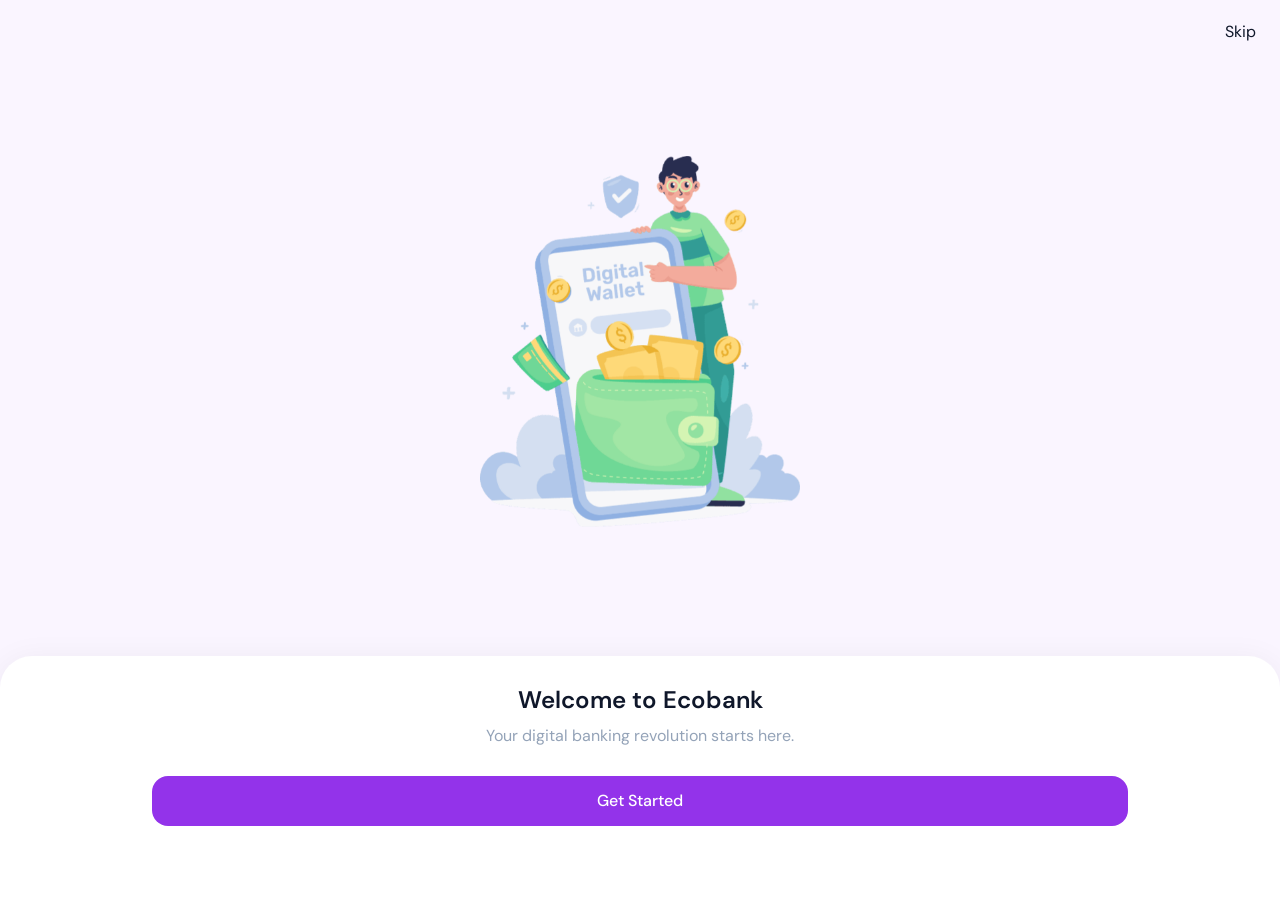
==== commit 059cc07e: "Update boarding.html" ====
--- a/boarding.html
+++ b/boarding.html
@@ -15,7 +15,7 @@
 	<link rel="shortcut icon" href="images/40.png">
 	<link rel="apple-touch-icon-precomposed" href="images/40.png">
 
-	<title>PayQra</title>
+	<title>Ecobank Mobile</title>
 </head>
 
 <body class="body-boarding">
@@ -46,10 +46,10 @@
 		<div class="content">
 			<div class="tf-container">
 				<h4 class="title fw-6">
-					The Fastest Transaction Process only here
+					Welcome to Ecobank
 				</h4>
 				<div class="desc">
-					You choose your Payment Gateways online. We inspect it and save time.
+					Your digital banking revolution starts here.
 				</div>
 				<a href="login.html" class="tf-btn primary">Get Started</a>
 			</div>
@@ -65,4 +65,4 @@
 
 
 
-</body></html>+</body></html>
--- a/css/fonts.css
+++ b/css/fonts.css
@@ -0,0 +1 @@
+@import url('https://fonts.googleapis.com/css2?family=DM+Sans:ital,opsz,wght@0,9..40,100..1000;1,9..40,100..1000&display=swap');
--- a/css/style.css
+++ b/css/style.css
@@ -0,0 +1,335 @@
+@font-face {
+  font-family: 'icomoon';
+  src:  url('../fonts/icomoon.eot');
+  src:  url('../fonts/icomoon.eot#iefix') format('embedded-opentype'),
+    url('../fonts/icomoon.ttf') format('truetype'),
+    url('../fonts/icomoon.woff') format('woff'),
+    url('../images/icomoon.svg#icomoon') format('svg');
+  font-weight: normal;
+  font-style: normal;
+  font-display: block;
+}
+
+[class^="icon-"], [class*=" icon-"] {
+  /* use !important to prevent issues with browser extensions that change fonts */
+  font-family: 'icomoon' !important;
+  speak: never;
+  font-style: normal;
+  font-weight: normal;
+  font-variant: normal;
+  text-transform: none;
+  line-height: 1;
+
+  /* Better Font Rendering =========== */
+  -webkit-font-smoothing: antialiased;
+  -moz-osx-font-smoothing: grayscale;
+}
+
+.icon-noti:before {
+  content: "\e962";
+}
+.icon-pin:before {
+  content: "\e961";
+}
+.icon-paypal-2:before {
+  content: "\e960";
+}
+.icon-share:before {
+  content: "\e95e";
+}
+.icon-star-2:before {
+  content: "\e95d";
+}
+.icon-logo-tesla:before {
+  content: "\e95b";
+}
+.icon-logo-toyota:before {
+  content: "\e95c";
+}
+.icon-split:before {
+  content: "\e95a";
+}
+.icon-dollar-circle:before {
+  content: "\e958";
+}
+.icon-card-stroke:before {
+  content: "\e959";
+}
+.icon-heart:before {
+  content: "\e957";
+}
+.icon-clock:before {
+  content: "\e956";
+}
+.icon-logo-notifications:before {
+  content: "\e955";
+}
+.icon-sent:before {
+  content: "\e952";
+}
+.icon-link:before {
+  content: "\e953";
+}
+.icon-mood-smile:before {
+  content: "\e954";
+}
+.icon-image-add:before {
+  content: "\e951";
+}
+.icon-mentoring-add .path1:before {
+  content: "\e94b";
+  color: rgb(17, 24, 39);
+}
+.icon-mentoring-add .path2:before {
+  content: "\e94c";
+  margin-left: -1.052734375em;
+  color: rgb(17, 24, 39);
+}
+.icon-mentoring-add .path3:before {
+  content: "\e94d";
+  margin-left: -1.052734375em;
+  color: rgb(147, 51, 234);
+}
+.icon-mentoring-add .path4:before {
+  content: "\e94e";
+  margin-left: -1.052734375em;
+  color: rgb(147, 51, 234);
+}
+.icon-mentoring-add .path5:before {
+  content: "\e94f";
+  margin-left: -1.052734375em;
+  color: rgb(17, 24, 39);
+}
+.icon-mentoring-add .path6:before {
+  content: "\e950";
+  margin-left: -1.052734375em;
+  color: rgb(17, 24, 39);
+}
+.icon-briefcase:before {
+  content: "\e947";
+}
+.icon-building:before {
+  content: "\e948";
+}
+.icon-photograph:before {
+  content: "\e949";
+}
+.icon-ai-web-browsing:before {
+  content: "\e945";
+}
+.icon-mail-open:before {
+  content: "\e946";
+}
+.icon-more-vertical:before {
+  content: "\e944";
+}
+.icon-search-2:before {
+  content: "\e943";
+}
+.icon-news:before {
+  content: "\e93f";
+}
+.icon-mail-2:before {
+  content: "\e940";
+}
+.icon-receipt-tax:before {
+  content: "\e941";
+}
+.icon-message-2:before {
+  content: "\e942";
+}
+.icon-camera:before {
+  content: "\e93e";
+}
+.icon-logout:before {
+  content: "\e931";
+}
+.icon-mobile-protection:before {
+  content: "\e933";
+}
+.icon-warning:before {
+  content: "\e934";
+}
+.icon-mentoring:before {
+  content: "\e936";
+}
+.icon-forgot-password:before {
+  content: "\e938";
+}
+.icon-user-settings-2:before {
+  content: "\e939";
+}
+.icon-language-skill:before {
+  content: "\e93a";
+}
+.icon-notification-block-1:before {
+  content: "\e93b";
+}
+.icon-user-settings-1:before {
+  content: "\e93d";
+}
+.icon-edit-rectangle:before {
+  content: "\e930";
+}
+.icon-google-pay:before {
+  content: "\e928";
+}
+.icon-apple-pay:before {
+  content: "\e929";
+}
+.icon-paypal:before {
+  content: "\e92a";
+}
+.icon-mastercard:before {
+  content: "\e92f";
+}
+.icon-users-2:before {
+  content: "\e923";
+}
+.icon-users-1:before {
+  content: "\e924";
+}
+.icon-user-2:before {
+  content: "\e926";
+}
+.icon-filter:before {
+  content: "\e91d";
+}
+.icon-bag-dollar:before {
+  content: "\e91b";
+}
+.icon-arrow-dup:before {
+  content: "\e919";
+}
+.icon-edit:before {
+  content: "\e918";
+}
+.icon-search:before {
+  content: "\e917";
+}
+.icon-add:before {
+  content: "\e916";
+}
+.icon-scan:before {
+  content: "\e914";
+}
+.icon-category:before {
+  content: "\e910";
+}
+.icon-group:before {
+  content: "\e911";
+}
+.icon-money-send:before {
+  content: "\e912";
+}
+.icon-mobile-payment:before {
+  content: "\e913";
+}
+.icon-direction-right:before {
+  content: "\e90d";
+}
+.icon-direction-down:before {
+  content: "\e90f";
+}
+.icon-message:before {
+  content: "\e90e";
+}
+.icon-check:before {
+  content: "\e90c";
+}
+.icon-face-id:before {
+  content: "\e90b";
+}
+.icon-face-recognition:before {
+  content: "\e90a";
+}
+.icon-circle-check:before {
+  content: "\e909";
+}
+.icon-arrow-narrow-left:before {
+  content: "\e908";
+}
+.icon-arrow-narrow-right:before {
+  content: "\e94a";
+}
+.icon-phone:before {
+  content: "\e907";
+}
+.icon-user:before {
+  content: "\e906";
+}
+.icon-eye:before {
+  content: "\e904";
+}
+.icon-eye-off:before {
+  content: "\e903";
+}
+.icon-lock:before {
+  content: "\e901";
+}
+.icon-mail:before {
+  content: "\e902";
+}
+.icon-close:before {
+  content: "\e900";
+}
+.icon-ike-outlined:before {
+  content: "\e905";
+}
+.icon-dis-like:before {
+  content: "\e95f";
+}
+.icon-question-circle-outlined:before {
+  content: "\e915";
+}
+.icon-attachment:before {
+  content: "\e91a";
+}
+.icon-star:before {
+  content: "\e91c";
+}
+.icon-scan-2:before {
+  content: "\e91e";
+}
+.icon-mobile-pay:before {
+  content: "\e91f";
+}
+.icon-withdraw:before {
+  content: "\e920";
+}
+.icon-transfer:before {
+  content: "\e921";
+}
+.icon-top-up:before {
+  content: "\e922";
+}
+.icon-notification-ringing:before {
+  content: "\e925";
+}
+.icon-money-recive:before {
+  content: "\e927";
+}
+.icon-empty-wallet-tick:before {
+  content: "\e92b";
+}
+.icon-profile:before {
+  content: "\e92c";
+}
+.icon-card:before {
+  content: "\e92d";
+}
+.icon-home:before {
+  content: "\e92e";
+}
+.icon-flashlight-off:before {
+  content: "\e932";
+}
+.icon-flip-camera:before {
+  content: "\e935";
+}
+.icon-ic_twotone-fingerprint:before {
+  content: "\e937";
+}
+.icon-ant-design_apple-filled:before {
+  content: "\e93c";
+}
